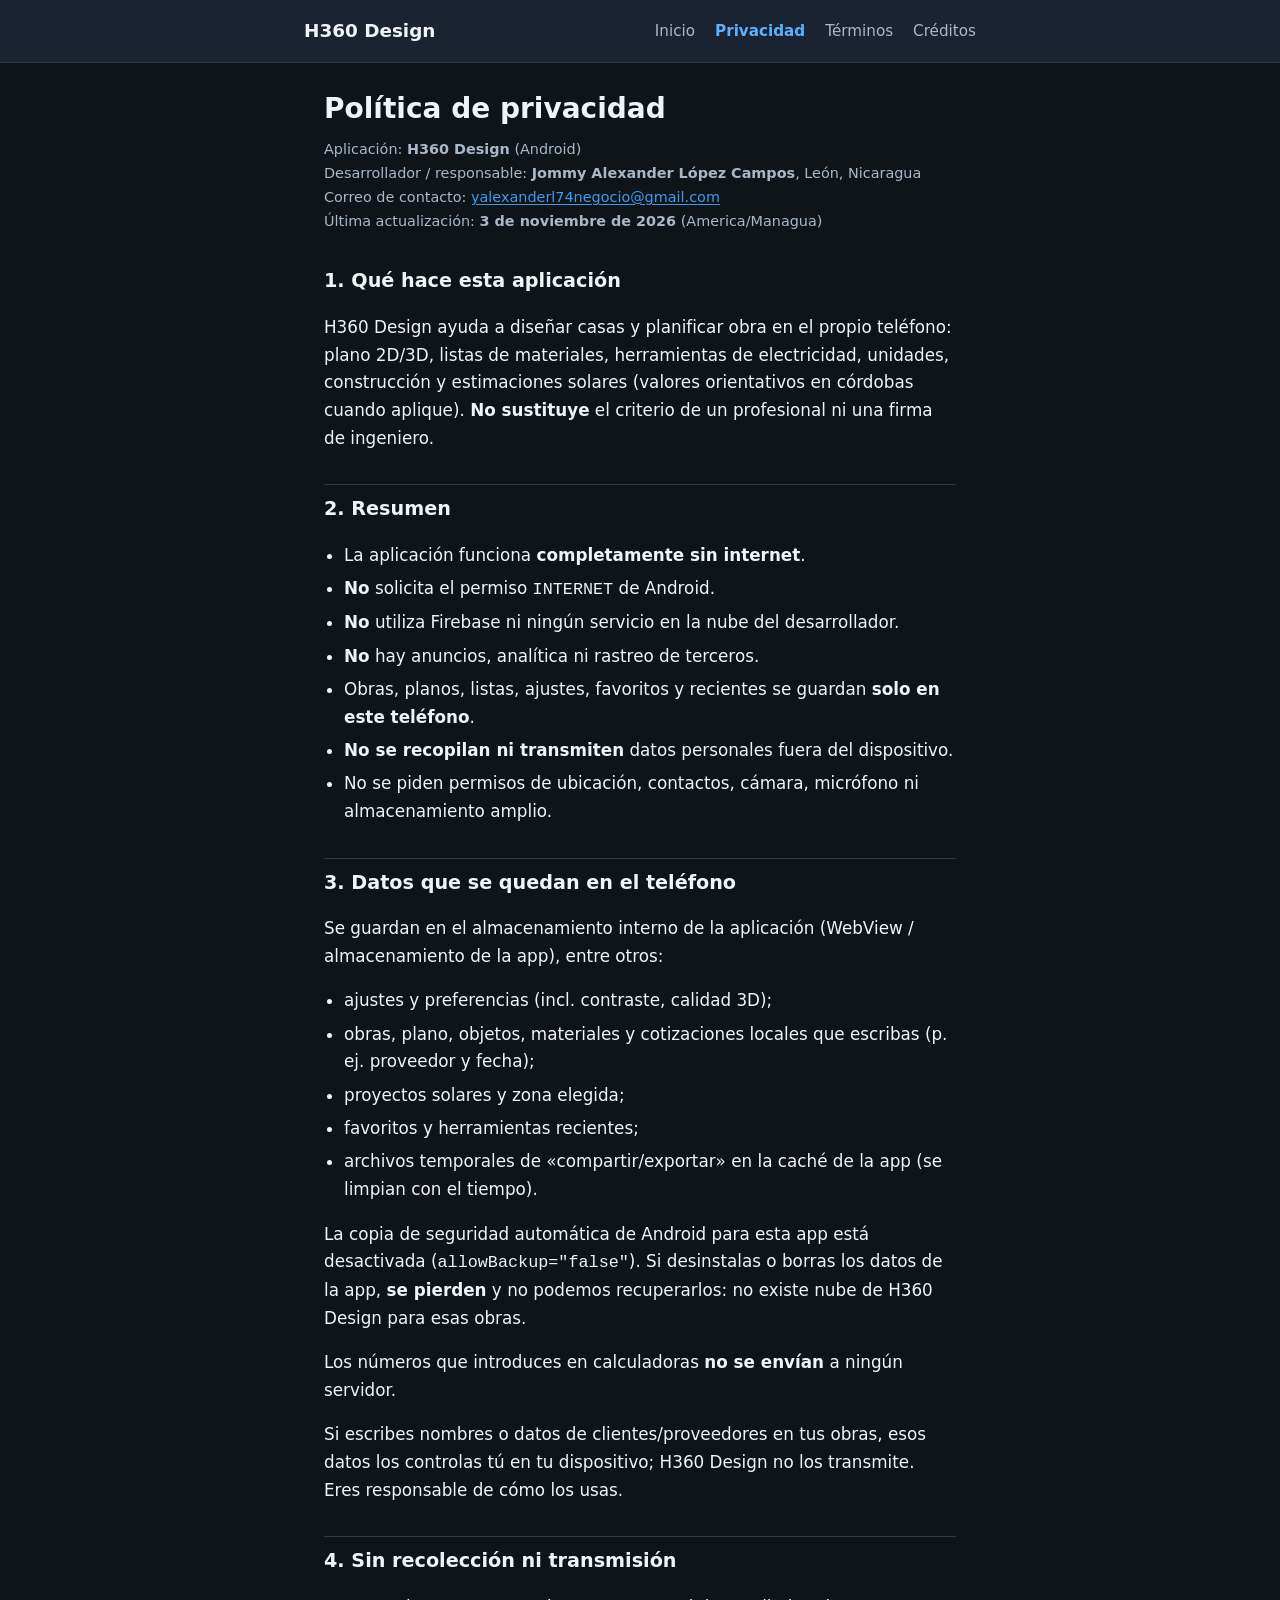
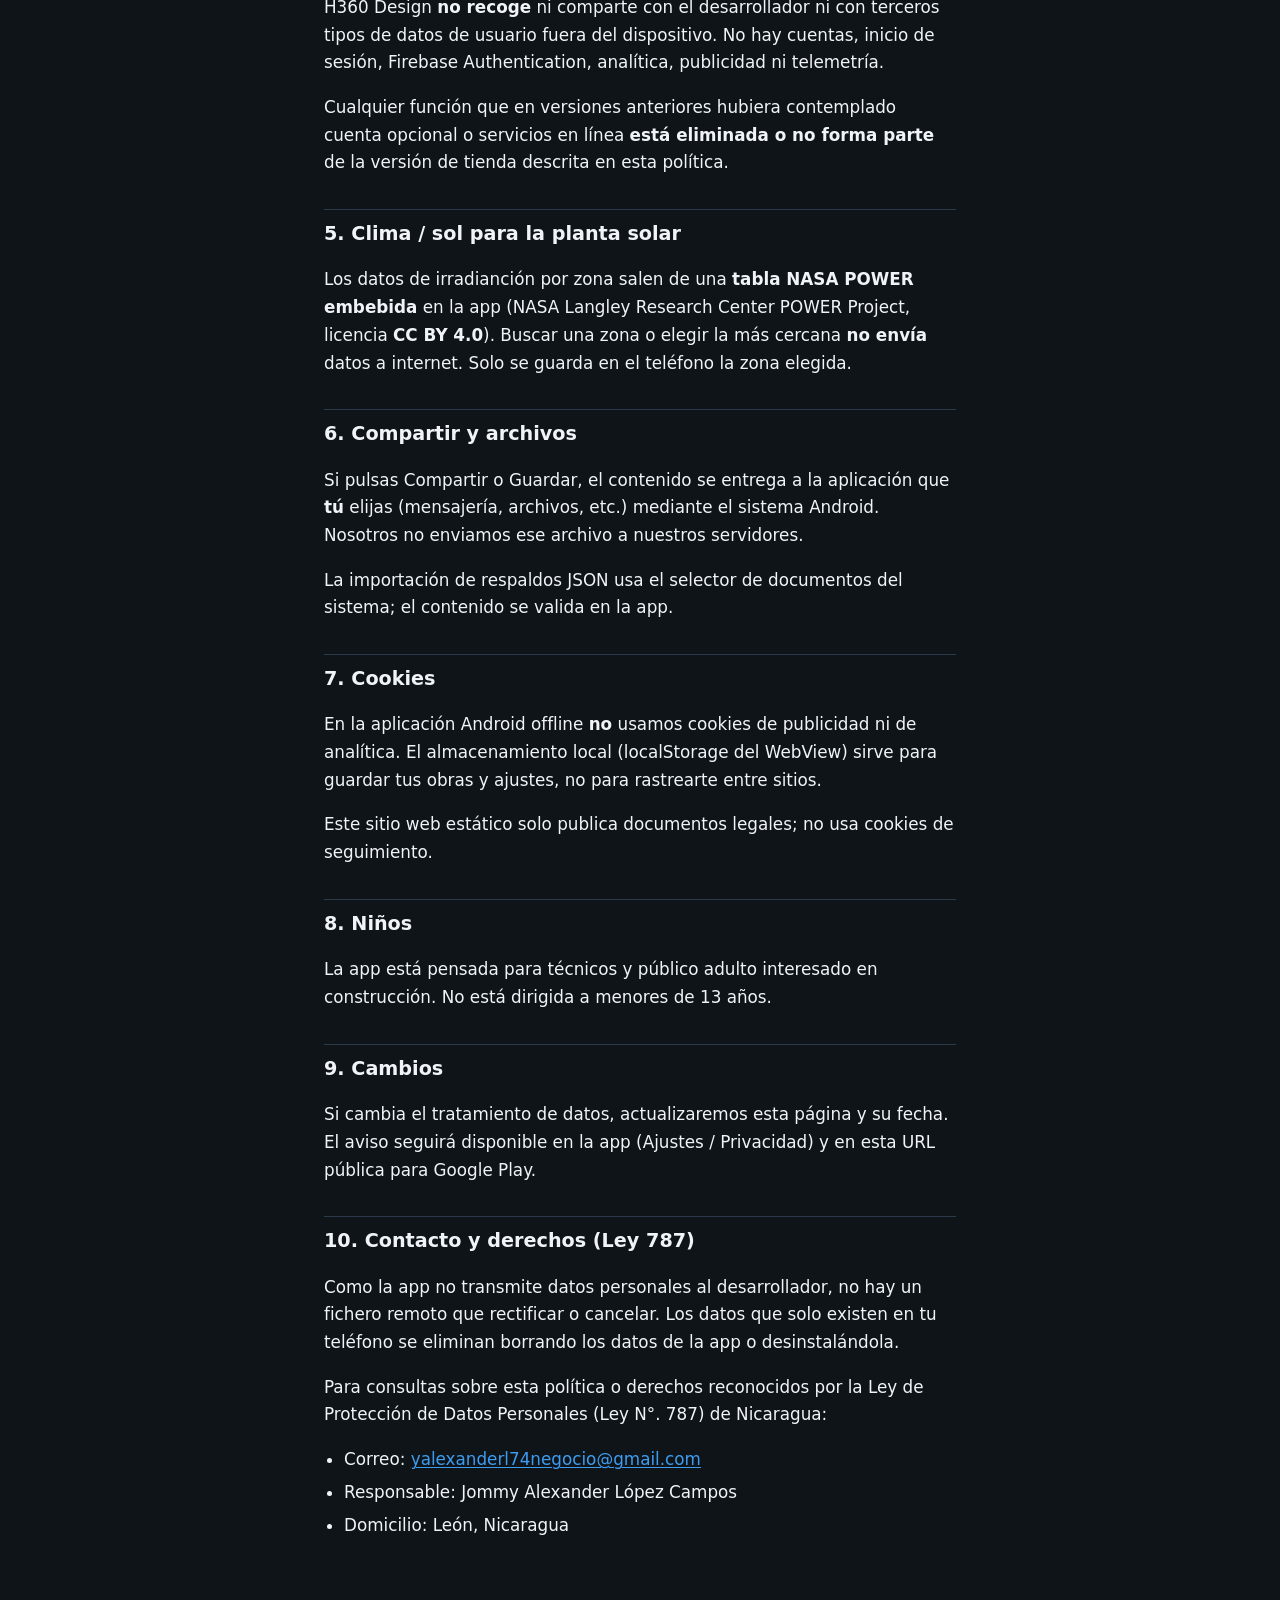
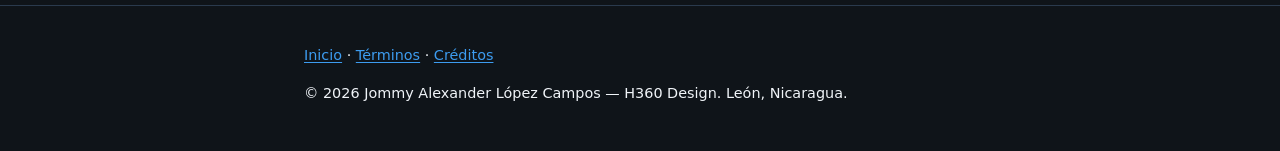
==== privacidad.html @ 86c831b9 "Sitio legal H360 Design: privacidad, términos y créditos (GitHub Pages)" ====
<!DOCTYPE html>
<html lang="es">
<head>
  <meta charset="utf-8">
  <meta name="viewport" content="width=device-width, initial-scale=1">
  <meta name="description" content="Política de privacidad de H360 Design. App offline sin recolección de datos.">
  <title>Política de privacidad — H360 Design</title>
  <link rel="stylesheet" href="styles.css">
</head>
<body>
  <header>
    <div class="header-inner">
      <a class="brand" href="index.html">H360 Design</a>
      <nav aria-label="Principal">
        <a href="index.html">Inicio</a>
        <a href="privacidad.html" aria-current="page">Privacidad</a>
        <a href="terminos.html">Términos</a>
        <a href="creditos.html">Créditos</a>
      </nav>
    </div>
  </header>
  <main>
    <h1>Política de privacidad</h1>
    <p class="meta">
      Aplicación: <strong>H360 Design</strong> (Android)<br>
      Desarrollador / responsable: <strong>Jommy Alexander López Campos</strong>, León, Nicaragua<br>
      Correo de contacto: <a href="mailto:yalexanderl74negocio@gmail.com">yalexanderl74negocio@gmail.com</a><br>
      Última actualización: <strong>3 de noviembre de 2026</strong> (America/Managua)
    </p>

    <h2>1. Qué hace esta aplicación</h2>
    <p>H360 Design ayuda a diseñar casas y planificar obra en el propio teléfono: plano 2D/3D, listas de materiales, herramientas de electricidad, unidades, construcción y estimaciones solares (valores orientativos en córdobas cuando aplique). <strong>No sustituye</strong> el criterio de un profesional ni una firma de ingeniero.</p>

    <h2>2. Resumen</h2>
    <ul>
      <li>La aplicación funciona <strong>completamente sin internet</strong>.</li>
      <li><strong>No</strong> solicita el permiso <code>INTERNET</code> de Android.</li>
      <li><strong>No</strong> utiliza Firebase ni ningún servicio en la nube del desarrollador.</li>
      <li><strong>No</strong> hay anuncios, analítica ni rastreo de terceros.</li>
      <li>Obras, planos, listas, ajustes, favoritos y recientes se guardan <strong>solo en este teléfono</strong>.</li>
      <li><strong>No se recopilan ni transmiten</strong> datos personales fuera del dispositivo.</li>
      <li>No se piden permisos de ubicación, contactos, cámara, micrófono ni almacenamiento amplio.</li>
    </ul>

    <h2>3. Datos que se quedan en el teléfono</h2>
    <p>Se guardan en el almacenamiento interno de la aplicación (WebView / almacenamiento de la app), entre otros:</p>
    <ul>
      <li>ajustes y preferencias (incl. contraste, calidad 3D);</li>
      <li>obras, plano, objetos, materiales y cotizaciones locales que escribas (p. ej. proveedor y fecha);</li>
      <li>proyectos solares y zona elegida;</li>
      <li>favoritos y herramientas recientes;</li>
      <li>archivos temporales de «compartir/exportar» en la caché de la app (se limpian con el tiempo).</li>
    </ul>
    <p>La copia de seguridad automática de Android para esta app está desactivada (<code>allowBackup="false"</code>). Si desinstalas o borras los datos de la app, <strong>se pierden</strong> y no podemos recuperarlos: no existe nube de H360 Design para esas obras.</p>
    <p>Los números que introduces en calculadoras <strong>no se envían</strong> a ningún servidor.</p>
    <p>Si escribes nombres o datos de clientes/proveedores en tus obras, esos datos los controlas tú en tu dispositivo; H360 Design no los transmite. Eres responsable de cómo los usas.</p>

    <h2>4. Sin recolección ni transmisión</h2>
    <p>H360 Design <strong>no recoge</strong> ni comparte con el desarrollador ni con terceros tipos de datos de usuario fuera del dispositivo. No hay cuentas, inicio de sesión, Firebase Authentication, analítica, publicidad ni telemetría.</p>
    <p>Cualquier función que en versiones anteriores hubiera contemplado cuenta opcional o servicios en línea <strong>está eliminada o no forma parte</strong> de la versión de tienda descrita en esta política.</p>

    <h2>5. Clima / sol para la planta solar</h2>
    <p>Los datos de irradianción por zona salen de una <strong>tabla NASA POWER embebida</strong> en la app (NASA Langley Research Center POWER Project, licencia <strong>CC BY 4.0</strong>). Buscar una zona o elegir la más cercana <strong>no envía</strong> datos a internet. Solo se guarda en el teléfono la zona elegida.</p>

    <h2>6. Compartir y archivos</h2>
    <p>Si pulsas Compartir o Guardar, el contenido se entrega a la aplicación que <strong>tú</strong> elijas (mensajería, archivos, etc.) mediante el sistema Android. Nosotros no enviamos ese archivo a nuestros servidores.</p>
    <p>La importación de respaldos JSON usa el selector de documentos del sistema; el contenido se valida en la app.</p>

    <h2>7. Cookies</h2>
    <p>En la aplicación Android offline <strong>no</strong> usamos cookies de publicidad ni de analítica. El almacenamiento local (localStorage del WebView) sirve para guardar tus obras y ajustes, no para rastrearte entre sitios.</p>
    <p>Este sitio web estático solo publica documentos legales; no usa cookies de seguimiento.</p>

    <h2>8. Niños</h2>
    <p>La app está pensada para técnicos y público adulto interesado en construcción. No está dirigida a menores de 13 años.</p>

    <h2>9. Cambios</h2>
    <p>Si cambia el tratamiento de datos, actualizaremos esta página y su fecha. El aviso seguirá disponible en la app (Ajustes / Privacidad) y en esta URL pública para Google Play.</p>

    <h2>10. Contacto y derechos (Ley 787)</h2>
    <p>Como la app no transmite datos personales al desarrollador, no hay un fichero remoto que rectificar o cancelar. Los datos que solo existen en tu teléfono se eliminan borrando los datos de la app o desinstalándola.</p>
    <p>Para consultas sobre esta política o derechos reconocidos por la Ley de Protección de Datos Personales (Ley N°. 787) de Nicaragua:</p>
    <ul>
      <li>Correo: <a href="mailto:yalexanderl74negocio@gmail.com">yalexanderl74negocio@gmail.com</a></li>
      <li>Responsable: Jommy Alexander López Campos</li>
      <li>Domicilio: León, Nicaragua</li>
    </ul>
  </main>
  <footer>
    <div class="footer-inner">
      <p><a href="index.html">Inicio</a> · <a href="terminos.html">Términos</a> · <a href="creditos.html">Créditos</a></p>
      <p>© 2026 Jommy Alexander López Campos — H360 Design. León, Nicaragua.</p>
    </div>
  </footer>
</body>
</html>
---- styles.css ----
:root {
  --bg: #0f1419;
  --surface: #1a2332;
  --text: #f0f4f8;
  --muted: #a8b8c8;
  --accent: #3d9cf0;
  --accent-hover: #5eb0ff;
  --border: #2a3a4d;
  --ok: #3ecf8e;
  --max: 42rem;
}
* { box-sizing: border-box; }
html { scroll-behavior: smooth; }
body {
  margin: 0;
  font-family: system-ui, -apple-system, "Segoe UI", Roboto, Ubuntu, sans-serif;
  background: var(--bg);
  color: var(--text);
  line-height: 1.65;
  font-size: 1.05rem;
}
a { color: var(--accent); text-decoration-thickness: 1px; text-underline-offset: 2px; }
a:hover, a:focus-visible { color: var(--accent-hover); }
header {
  background: var(--surface);
  border-bottom: 1px solid var(--border);
  padding: 1rem 1.25rem;
  position: sticky;
  top: 0;
  z-index: 10;
}
.header-inner, main, footer .footer-inner {
  max-width: var(--max);
  margin: 0 auto;
}
.brand {
  font-weight: 700;
  font-size: 1.15rem;
  color: var(--text);
  text-decoration: none;
}
.brand:hover { color: var(--accent-hover); }
nav {
  display: flex;
  flex-wrap: wrap;
  gap: 0.75rem 1.25rem;
  margin-top: 0.65rem;
}
nav a {
  color: var(--muted);
  text-decoration: none;
  font-size: 0.95rem;
}
nav a:hover, nav a[aria-current="page"] {
  color: var(--accent-hover);
}
nav a[aria-current="page"] { font-weight: 600; }
main { padding: 1.75rem 1.25rem 3rem; }
h1 { font-size: 1.75rem; line-height: 1.25; margin: 0 0 0.75rem; }
h2 {
  font-size: 1.2rem;
  margin: 2rem 0 0.65rem;
  padding-top: 0.5rem;
  border-top: 1px solid var(--border);
}
h2:first-of-type { border-top: none; padding-top: 0; }
p, li { color: var(--text); }
.lead { color: var(--muted); font-size: 1.05rem; }
.meta {
  color: var(--muted);
  font-size: 0.9rem;
  margin: 0.5rem 0 1.25rem;
}
.card {
  background: var(--surface);
  border: 1px solid var(--border);
  border-radius: 10px;
  padding: 1.1rem 1.2rem;
  margin: 1rem 0;
}
.card h2 { margin-top: 0; border: none; padding: 0; font-size: 1.1rem; }
.badge {
  display: inline-block;
  background: #143528;
  color: var(--ok);
  border: 1px solid #1f5a40;
  border-radius: 999px;
  padding: 0.2rem 0.7rem;
  font-size: 0.85rem;
  font-weight: 600;
  margin-right: 0.35rem;
  margin-bottom: 0.35rem;
}
ul { padding-left: 1.25rem; }
li { margin: 0.35rem 0; }
table {
  width: 100%;
  border-collapse: collapse;
  font-size: 0.95rem;
  margin: 1rem 0;
}
th, td {
  border: 1px solid var(--border);
  padding: 0.55rem 0.65rem;
  text-align: left;
  vertical-align: top;
}
th { background: var(--surface); color: var(--muted); font-weight: 600; }
footer {
  border-top: 1px solid var(--border);
  padding: 1.5rem 1.25rem 2rem;
  color: var(--muted);
  font-size: 0.9rem;
}
.links { display: grid; gap: 0.75rem; margin: 1.25rem 0; }
.links a {
  display: block;
  background: var(--surface);
  border: 1px solid var(--border);
  border-radius: 10px;
  padding: 0.9rem 1.1rem;
  text-decoration: none;
  color: var(--text);
}
.links a:hover {
  border-color: var(--accent);
  color: var(--accent-hover);
}
.links a strong { display: block; color: var(--accent-hover); margin-bottom: 0.2rem; }
.links a span { color: var(--muted); font-size: 0.9rem; }
@media (min-width: 640px) {
  nav { margin-top: 0; }
  .header-inner {
    display: flex;
    align-items: center;
    justify-content: space-between;
    gap: 1rem;
  }
}
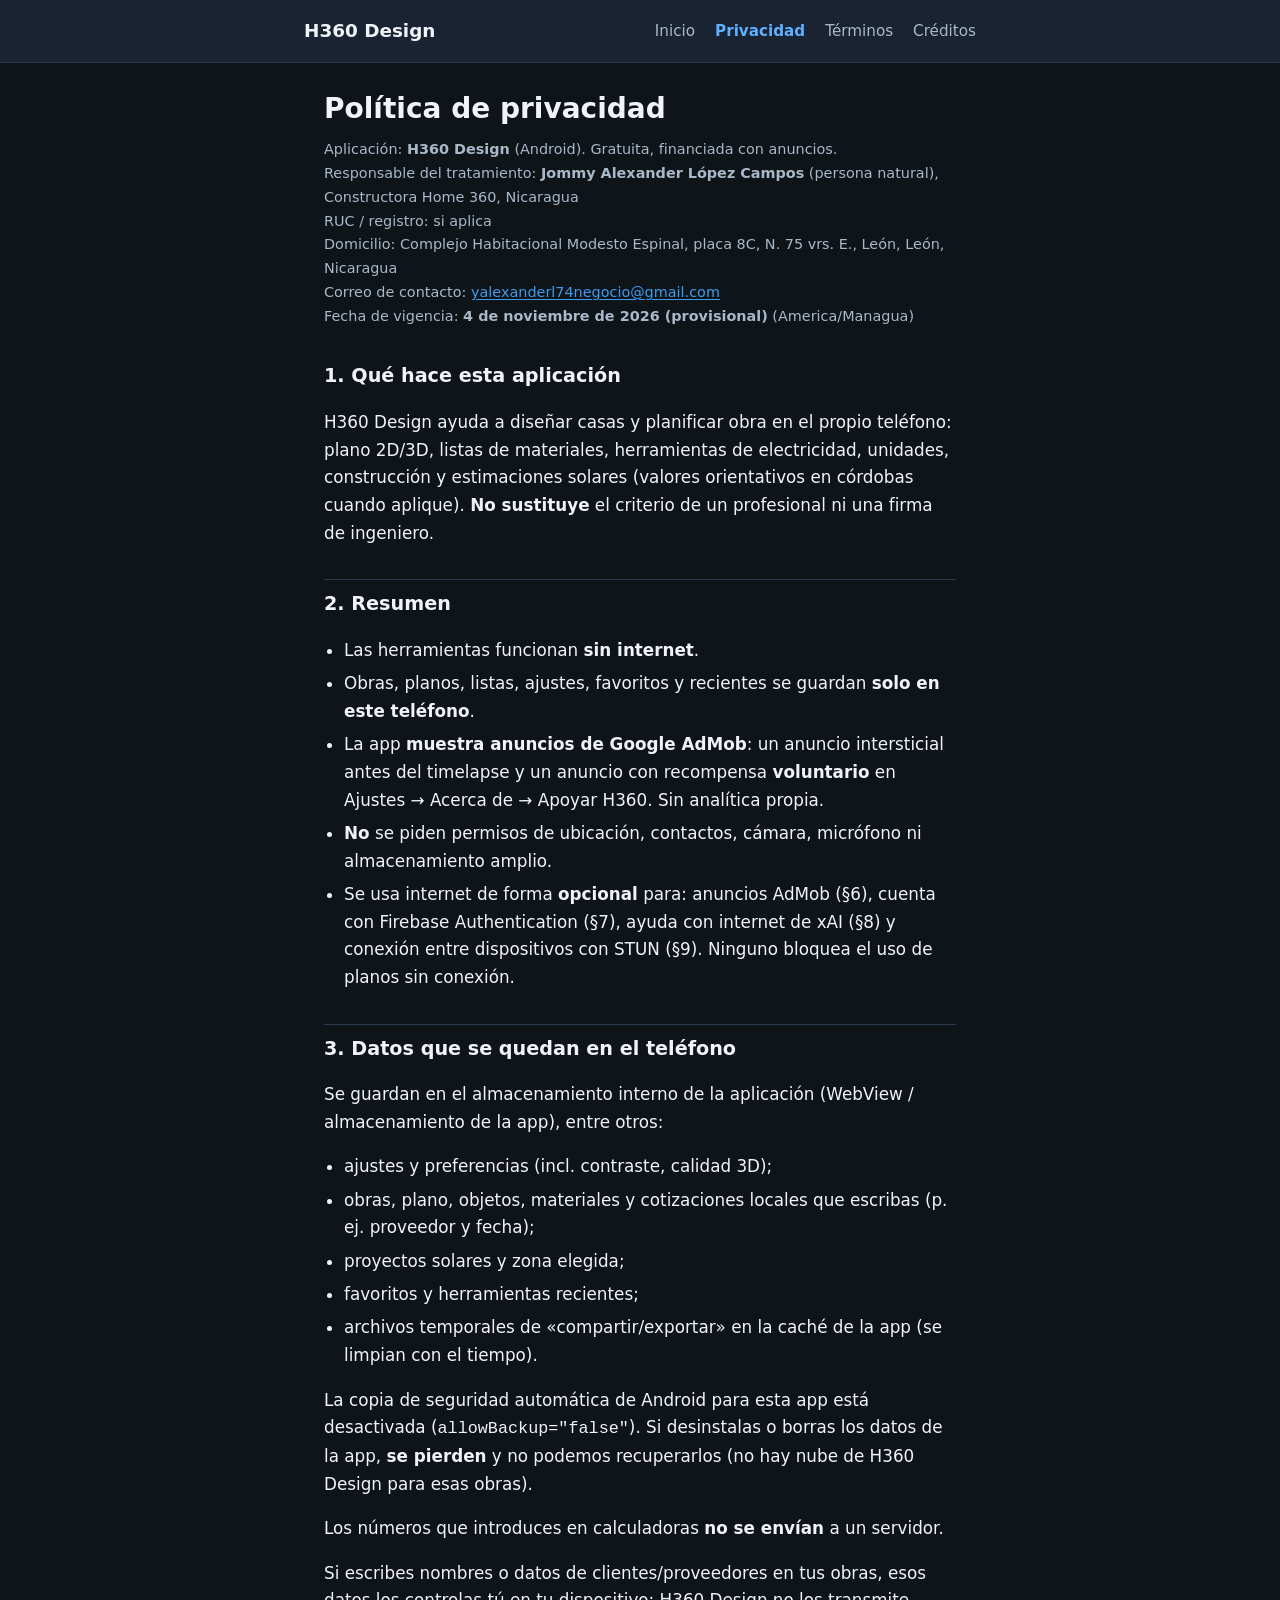
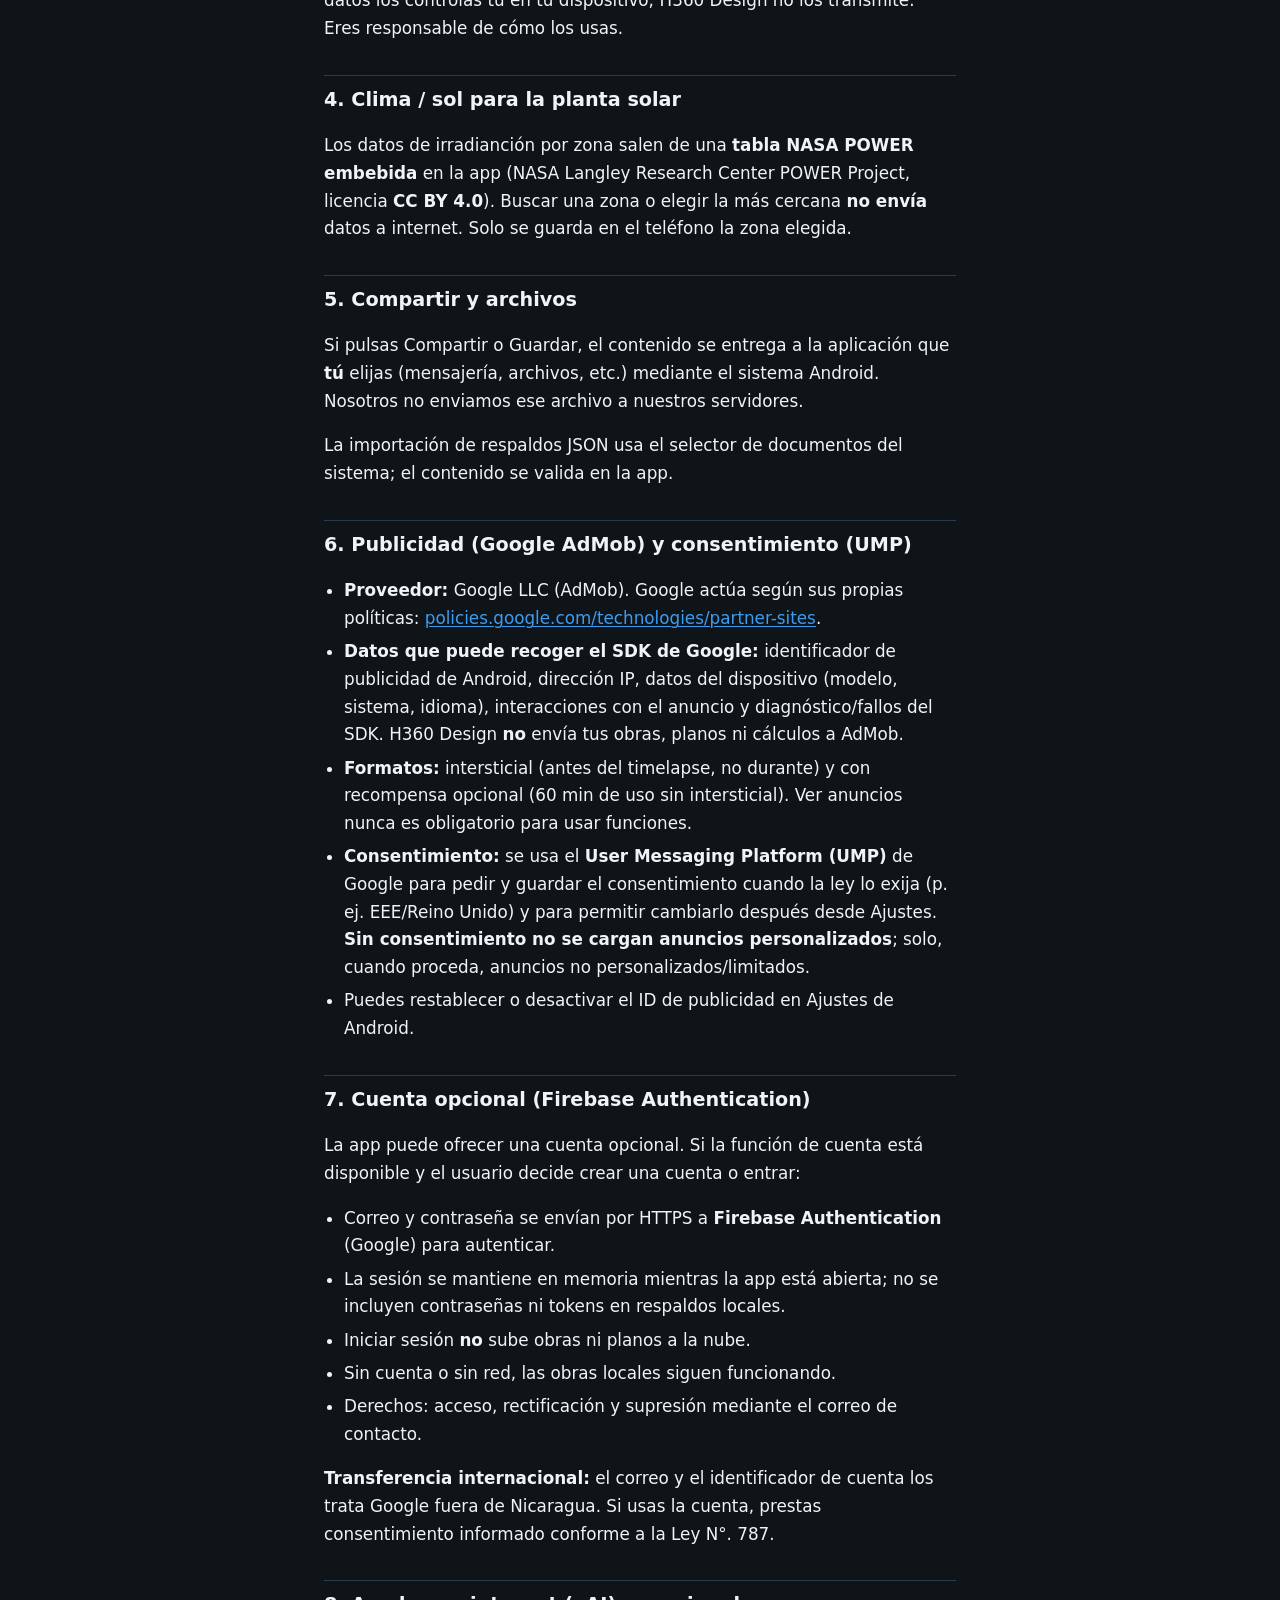
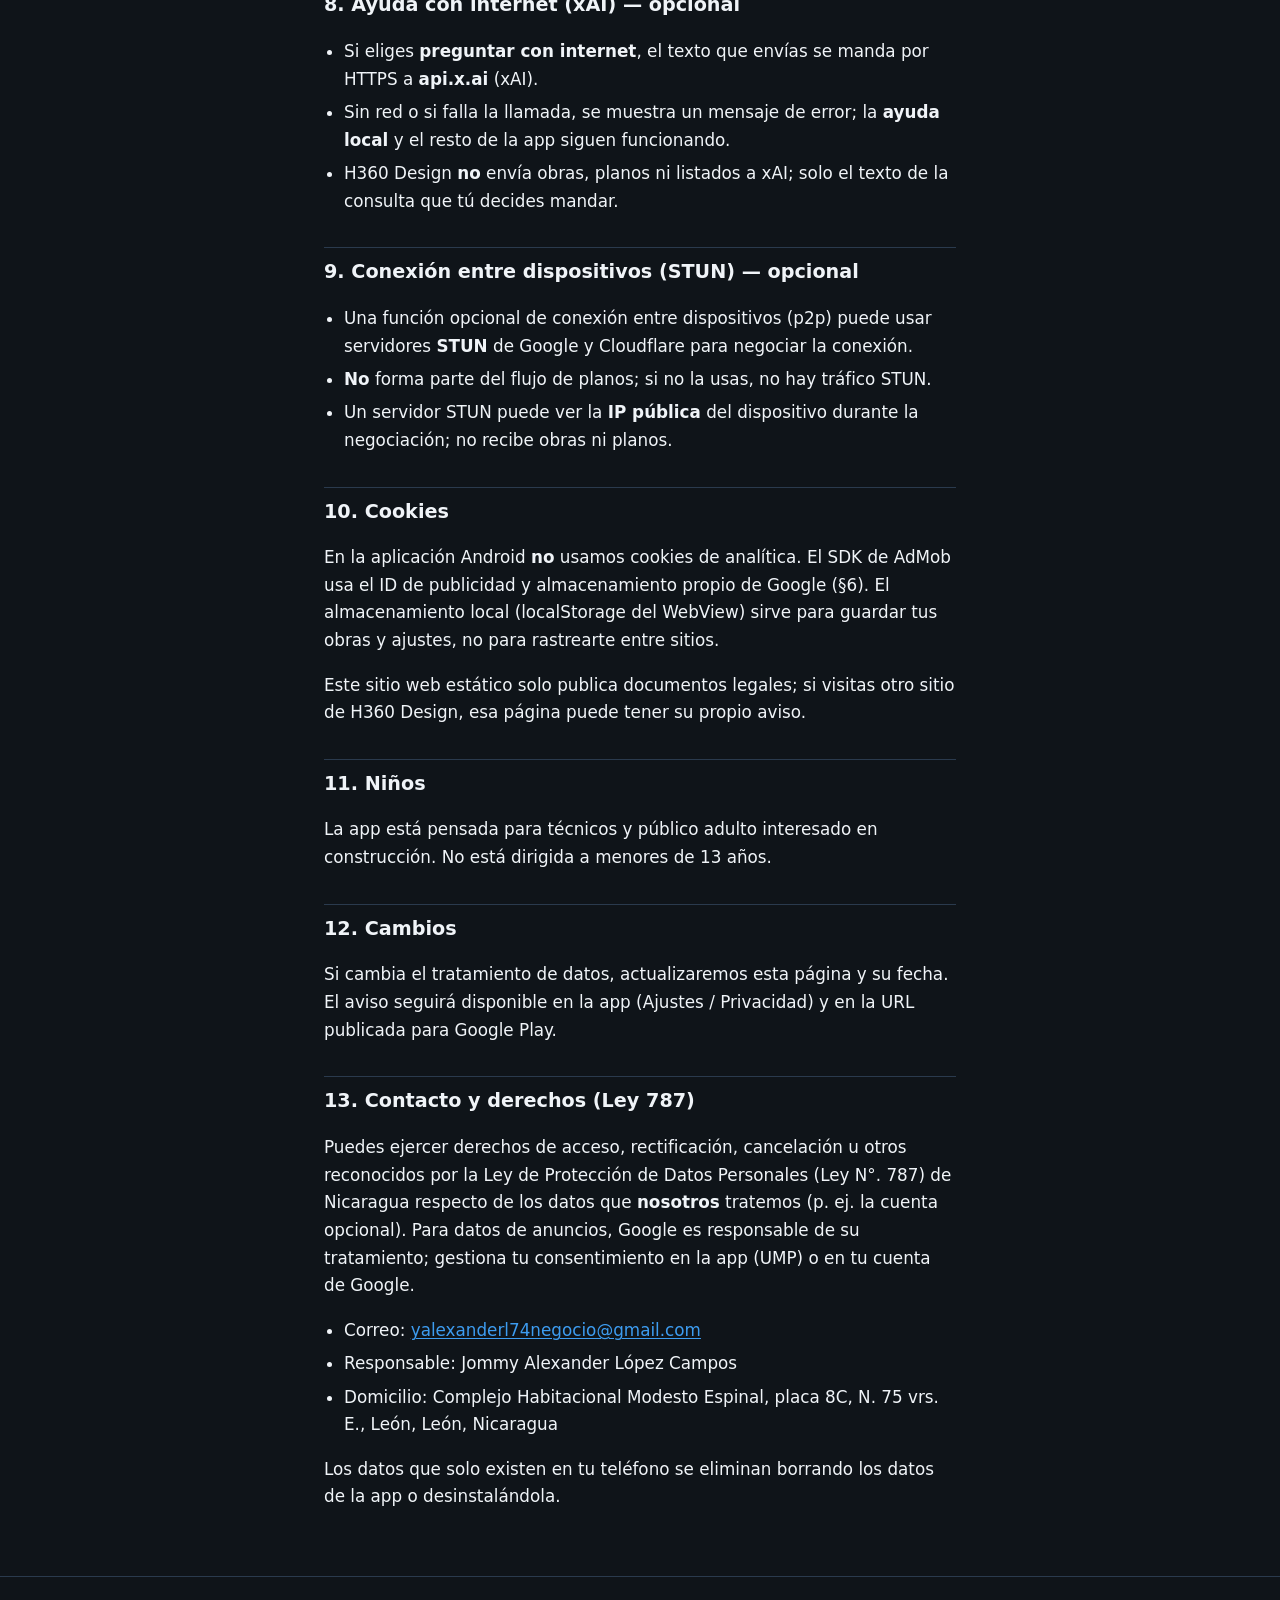
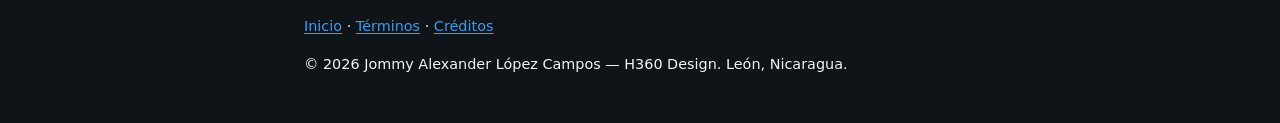
==== commit 640dd1fb: "Actualizar privacidad y términos para 0.7.36 (AdMob/UMP, Firebase opcional, xAI, STUN, responsable)" ====
--- a/privacidad.html
+++ b/privacidad.html
@@ -3,7 +3,7 @@
 <head>
   <meta charset="utf-8">
   <meta name="viewport" content="width=device-width, initial-scale=1">
-  <meta name="description" content="Política de privacidad de H360 Design. App offline sin recolección de datos.">
+  <meta name="description" content="Política de privacidad de H360 Design: datos locales, anuncios AdMob y servicios en línea opcionales.">
   <title>Política de privacidad — H360 Design</title>
   <link rel="stylesheet" href="styles.css">
 </head>
@@ -22,10 +22,12 @@
   <main>
     <h1>Política de privacidad</h1>
     <p class="meta">
-      Aplicación: <strong>H360 Design</strong> (Android)<br>
-      Desarrollador / responsable: <strong>Jommy Alexander López Campos</strong>, León, Nicaragua<br>
+      Aplicación: <strong>H360 Design</strong> (Android). Gratuita, financiada con anuncios.<br>
+      Responsable del tratamiento: <strong>Jommy Alexander López Campos</strong> (persona natural), Constructora Home 360, Nicaragua<br>
+      RUC / registro: si aplica<br>
+      Domicilio: Complejo Habitacional Modesto Espinal, placa 8C, N. 75 vrs. E., León, León, Nicaragua<br>
       Correo de contacto: <a href="mailto:yalexanderl74negocio@gmail.com">yalexanderl74negocio@gmail.com</a><br>
-      Última actualización: <strong>3 de noviembre de 2026</strong> (America/Managua)
+      Fecha de vigencia: <strong>4 de noviembre de 2026 (provisional)</strong> (America/Managua)
     </p>
 
     <h2>1. Qué hace esta aplicación</h2>
@@ -33,13 +35,11 @@
 
     <h2>2. Resumen</h2>
     <ul>
-      <li>La aplicación funciona <strong>completamente sin internet</strong>.</li>
-      <li><strong>No</strong> solicita el permiso <code>INTERNET</code> de Android.</li>
-      <li><strong>No</strong> utiliza Firebase ni ningún servicio en la nube del desarrollador.</li>
-      <li><strong>No</strong> hay anuncios, analítica ni rastreo de terceros.</li>
+      <li>Las herramientas funcionan <strong>sin internet</strong>.</li>
       <li>Obras, planos, listas, ajustes, favoritos y recientes se guardan <strong>solo en este teléfono</strong>.</li>
-      <li><strong>No se recopilan ni transmiten</strong> datos personales fuera del dispositivo.</li>
-      <li>No se piden permisos de ubicación, contactos, cámara, micrófono ni almacenamiento amplio.</li>
+      <li>La app <strong>muestra anuncios de Google AdMob</strong>: un anuncio intersticial antes del timelapse y un anuncio con recompensa <strong>voluntario</strong> en Ajustes → Acerca de → Apoyar H360. Sin analítica propia.</li>
+      <li><strong>No</strong> se piden permisos de ubicación, contactos, cámara, micrófono ni almacenamiento amplio.</li>
+      <li>Se usa internet de forma <strong>opcional</strong> para: anuncios AdMob (§6), cuenta con Firebase Authentication (§7), ayuda con internet de xAI (§8) y conexión entre dispositivos con STUN (§9). Ninguno bloquea el uso de planos sin conexión.</li>
     </ul>
 
     <h2>3. Datos que se quedan en el teléfono</h2>
@@ -51,39 +51,69 @@
       <li>favoritos y herramientas recientes;</li>
       <li>archivos temporales de «compartir/exportar» en la caché de la app (se limpian con el tiempo).</li>
     </ul>
-    <p>La copia de seguridad automática de Android para esta app está desactivada (<code>allowBackup="false"</code>). Si desinstalas o borras los datos de la app, <strong>se pierden</strong> y no podemos recuperarlos: no existe nube de H360 Design para esas obras.</p>
-    <p>Los números que introduces en calculadoras <strong>no se envían</strong> a ningún servidor.</p>
+    <p>La copia de seguridad automática de Android para esta app está desactivada (<code>allowBackup="false"</code>). Si desinstalas o borras los datos de la app, <strong>se pierden</strong> y no podemos recuperarlos (no hay nube de H360 Design para esas obras).</p>
+    <p>Los números que introduces en calculadoras <strong>no se envían</strong> a un servidor.</p>
     <p>Si escribes nombres o datos de clientes/proveedores en tus obras, esos datos los controlas tú en tu dispositivo; H360 Design no los transmite. Eres responsable de cómo los usas.</p>
 
-    <h2>4. Sin recolección ni transmisión</h2>
-    <p>H360 Design <strong>no recoge</strong> ni comparte con el desarrollador ni con terceros tipos de datos de usuario fuera del dispositivo. No hay cuentas, inicio de sesión, Firebase Authentication, analítica, publicidad ni telemetría.</p>
-    <p>Cualquier función que en versiones anteriores hubiera contemplado cuenta opcional o servicios en línea <strong>está eliminada o no forma parte</strong> de la versión de tienda descrita en esta política.</p>
-
-    <h2>5. Clima / sol para la planta solar</h2>
+    <h2>4. Clima / sol para la planta solar</h2>
     <p>Los datos de irradianción por zona salen de una <strong>tabla NASA POWER embebida</strong> en la app (NASA Langley Research Center POWER Project, licencia <strong>CC BY 4.0</strong>). Buscar una zona o elegir la más cercana <strong>no envía</strong> datos a internet. Solo se guarda en el teléfono la zona elegida.</p>
 
-    <h2>6. Compartir y archivos</h2>
+    <h2>5. Compartir y archivos</h2>
     <p>Si pulsas Compartir o Guardar, el contenido se entrega a la aplicación que <strong>tú</strong> elijas (mensajería, archivos, etc.) mediante el sistema Android. Nosotros no enviamos ese archivo a nuestros servidores.</p>
     <p>La importación de respaldos JSON usa el selector de documentos del sistema; el contenido se valida en la app.</p>
 
-    <h2>7. Cookies</h2>
-    <p>En la aplicación Android offline <strong>no</strong> usamos cookies de publicidad ni de analítica. El almacenamiento local (localStorage del WebView) sirve para guardar tus obras y ajustes, no para rastrearte entre sitios.</p>
-    <p>Este sitio web estático solo publica documentos legales; no usa cookies de seguimiento.</p>
+    <h2>6. Publicidad (Google AdMob) y consentimiento (UMP)</h2>
+    <ul>
+      <li><strong>Proveedor:</strong> Google LLC (AdMob). Google actúa según sus propias políticas: <a href="https://policies.google.com/technologies/partner-sites" rel="noopener noreferrer" target="_blank">policies.google.com/technologies/partner-sites</a>.</li>
+      <li><strong>Datos que puede recoger el SDK de Google:</strong> identificador de publicidad de Android, dirección IP, datos del dispositivo (modelo, sistema, idioma), interacciones con el anuncio y diagnóstico/fallos del SDK. H360 Design <strong>no</strong> envía tus obras, planos ni cálculos a AdMob.</li>
+      <li><strong>Formatos:</strong> intersticial (antes del timelapse, no durante) y con recompensa opcional (60 min de uso sin intersticial). Ver anuncios nunca es obligatorio para usar funciones.</li>
+      <li><strong>Consentimiento:</strong> se usa el <strong>User Messaging Platform (UMP)</strong> de Google para pedir y guardar el consentimiento cuando la ley lo exija (p. ej. EEE/Reino Unido) y para permitir cambiarlo después desde Ajustes. <strong>Sin consentimiento no se cargan anuncios personalizados</strong>; solo, cuando proceda, anuncios no personalizados/limitados.</li>
+      <li>Puedes restablecer o desactivar el ID de publicidad en Ajustes de Android.</li>
+    </ul>
 
-    <h2>8. Niños</h2>
+    <h2>7. Cuenta opcional (Firebase Authentication)</h2>
+    <p>La app puede ofrecer una cuenta opcional. Si la función de cuenta está disponible y el usuario decide crear una cuenta o entrar:</p>
+    <ul>
+      <li>Correo y contraseña se envían por HTTPS a <strong>Firebase Authentication</strong> (Google) para autenticar.</li>
+      <li>La sesión se mantiene en memoria mientras la app está abierta; no se incluyen contraseñas ni tokens en respaldos locales.</li>
+      <li>Iniciar sesión <strong>no</strong> sube obras ni planos a la nube.</li>
+      <li>Sin cuenta o sin red, las obras locales siguen funcionando.</li>
+      <li>Derechos: acceso, rectificación y supresión mediante el correo de contacto.</li>
+    </ul>
+    <p><strong>Transferencia internacional:</strong> el correo y el identificador de cuenta los trata Google fuera de Nicaragua. Si usas la cuenta, prestas consentimiento informado conforme a la Ley N°. 787.</p>
+
+    <h2>8. Ayuda con internet (xAI) — opcional</h2>
+    <ul>
+      <li>Si eliges <strong>preguntar con internet</strong>, el texto que envías se manda por HTTPS a <strong>api.x.ai</strong> (xAI).</li>
+      <li>Sin red o si falla la llamada, se muestra un mensaje de error; la <strong>ayuda local</strong> y el resto de la app siguen funcionando.</li>
+      <li>H360 Design <strong>no</strong> envía obras, planos ni listados a xAI; solo el texto de la consulta que tú decides mandar.</li>
+    </ul>
+
+    <h2>9. Conexión entre dispositivos (STUN) — opcional</h2>
+    <ul>
+      <li>Una función opcional de conexión entre dispositivos (p2p) puede usar servidores <strong>STUN</strong> de Google y Cloudflare para negociar la conexión.</li>
+      <li><strong>No</strong> forma parte del flujo de planos; si no la usas, no hay tráfico STUN.</li>
+      <li>Un servidor STUN puede ver la <strong>IP pública</strong> del dispositivo durante la negociación; no recibe obras ni planos.</li>
+    </ul>
+
+    <h2>10. Cookies</h2>
+    <p>En la aplicación Android <strong>no</strong> usamos cookies de analítica. El SDK de AdMob usa el ID de publicidad y almacenamiento propio de Google (§6). El almacenamiento local (localStorage del WebView) sirve para guardar tus obras y ajustes, no para rastrearte entre sitios.</p>
+    <p>Este sitio web estático solo publica documentos legales; si visitas otro sitio de H360 Design, esa página puede tener su propio aviso.</p>
+
+    <h2>11. Niños</h2>
     <p>La app está pensada para técnicos y público adulto interesado en construcción. No está dirigida a menores de 13 años.</p>
 
-    <h2>9. Cambios</h2>
-    <p>Si cambia el tratamiento de datos, actualizaremos esta página y su fecha. El aviso seguirá disponible en la app (Ajustes / Privacidad) y en esta URL pública para Google Play.</p>
+    <h2>12. Cambios</h2>
+    <p>Si cambia el tratamiento de datos, actualizaremos esta página y su fecha. El aviso seguirá disponible en la app (Ajustes / Privacidad) y en la URL publicada para Google Play.</p>
 
-    <h2>10. Contacto y derechos (Ley 787)</h2>
-    <p>Como la app no transmite datos personales al desarrollador, no hay un fichero remoto que rectificar o cancelar. Los datos que solo existen en tu teléfono se eliminan borrando los datos de la app o desinstalándola.</p>
-    <p>Para consultas sobre esta política o derechos reconocidos por la Ley de Protección de Datos Personales (Ley N°. 787) de Nicaragua:</p>
+    <h2>13. Contacto y derechos (Ley 787)</h2>
+    <p>Puedes ejercer derechos de acceso, rectificación, cancelación u otros reconocidos por la Ley de Protección de Datos Personales (Ley N°. 787) de Nicaragua respecto de los datos que <strong>nosotros</strong> tratemos (p. ej. la cuenta opcional). Para datos de anuncios, Google es responsable de su tratamiento; gestiona tu consentimiento en la app (UMP) o en tu cuenta de Google.</p>
     <ul>
       <li>Correo: <a href="mailto:yalexanderl74negocio@gmail.com">yalexanderl74negocio@gmail.com</a></li>
       <li>Responsable: Jommy Alexander López Campos</li>
-      <li>Domicilio: León, Nicaragua</li>
+      <li>Domicilio: Complejo Habitacional Modesto Espinal, placa 8C, N. 75 vrs. E., León, León, Nicaragua</li>
     </ul>
+    <p>Los datos que solo existen en tu teléfono se eliminan borrando los datos de la app o desinstalándola.</p>
   </main>
   <footer>
     <div class="footer-inner">
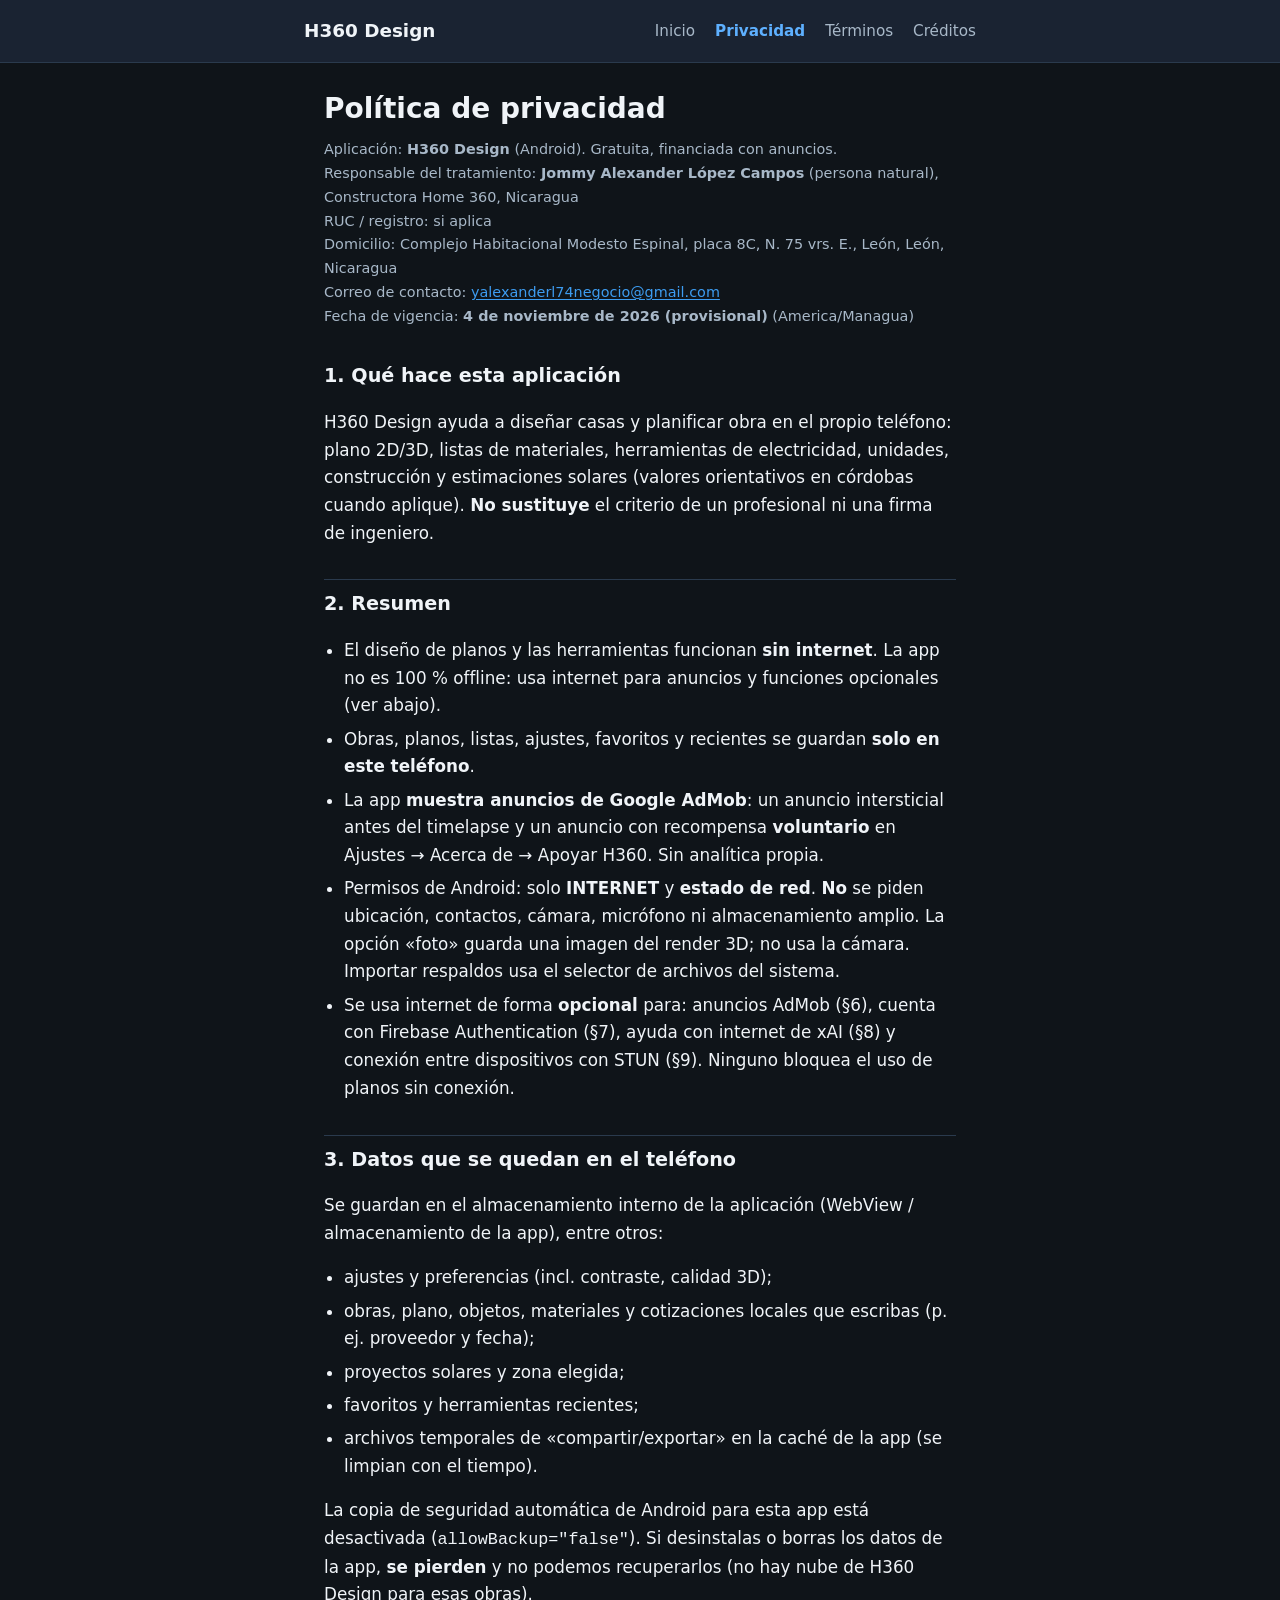
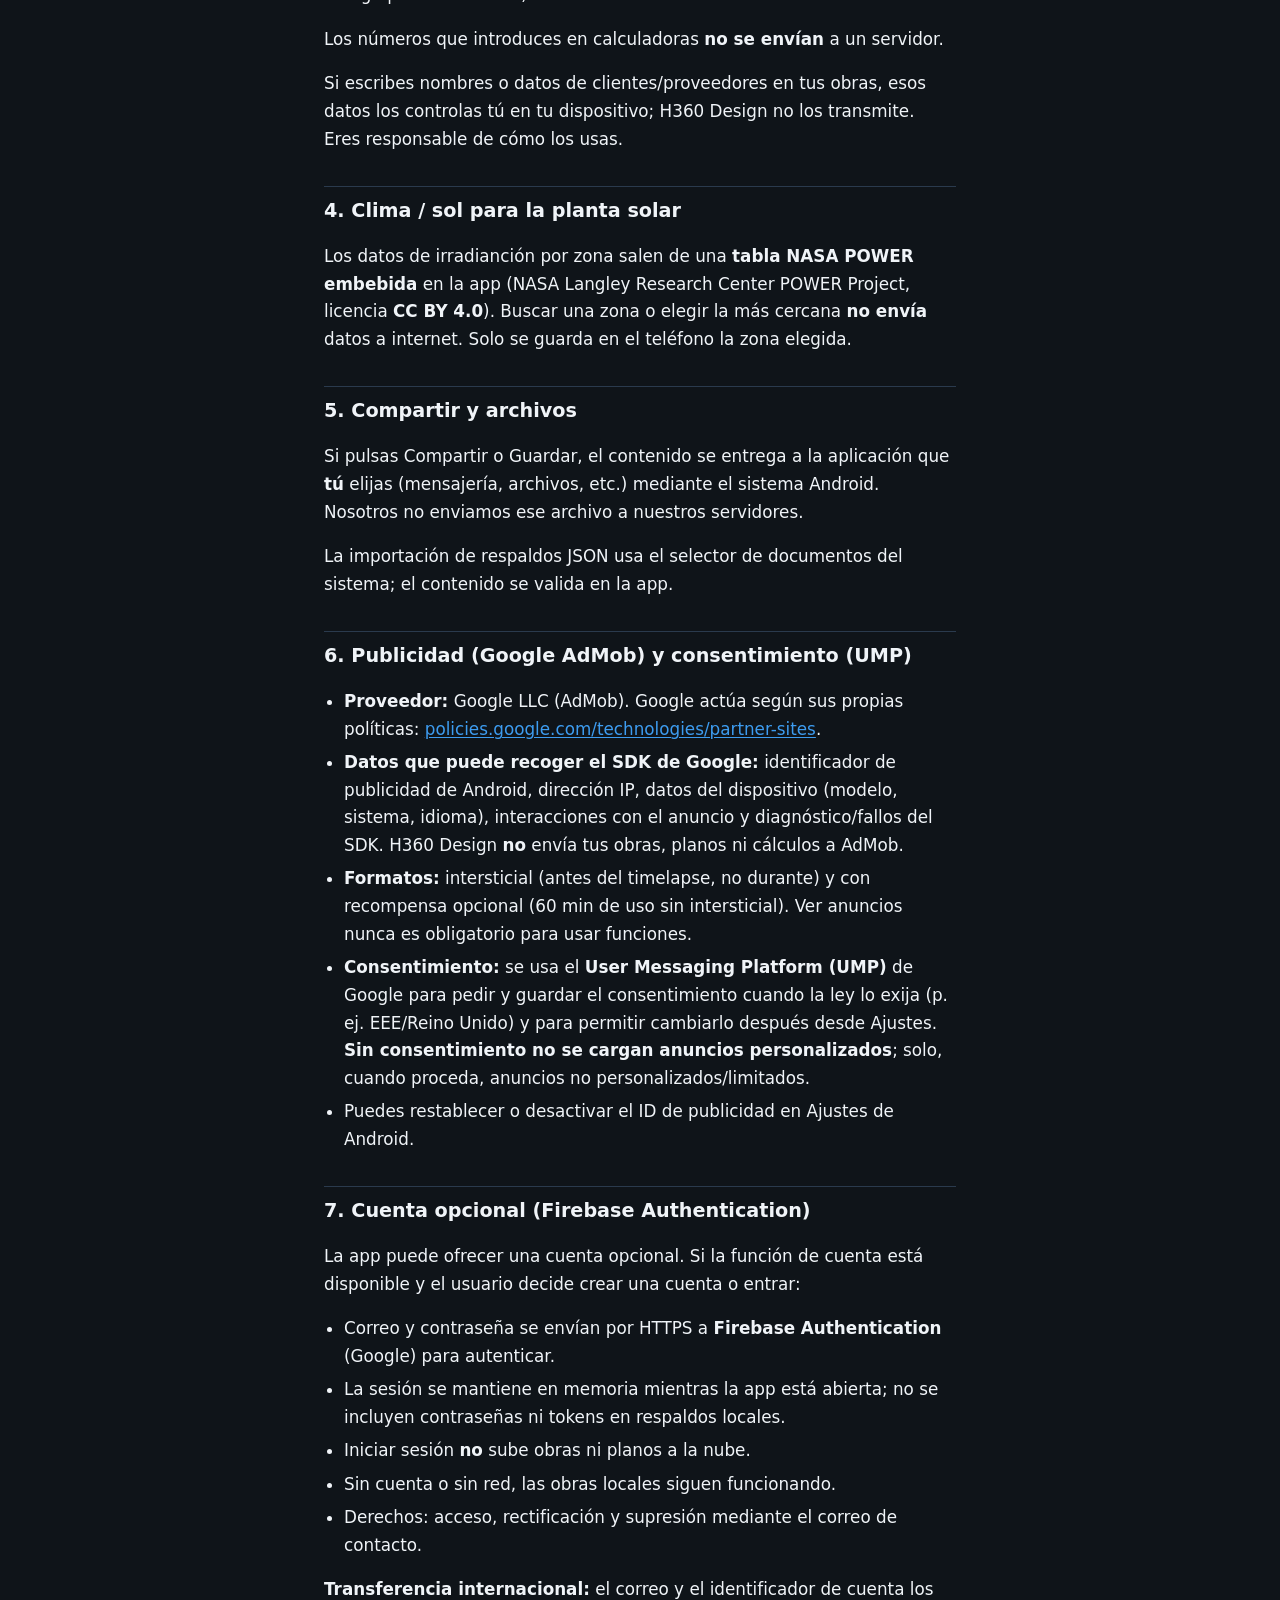
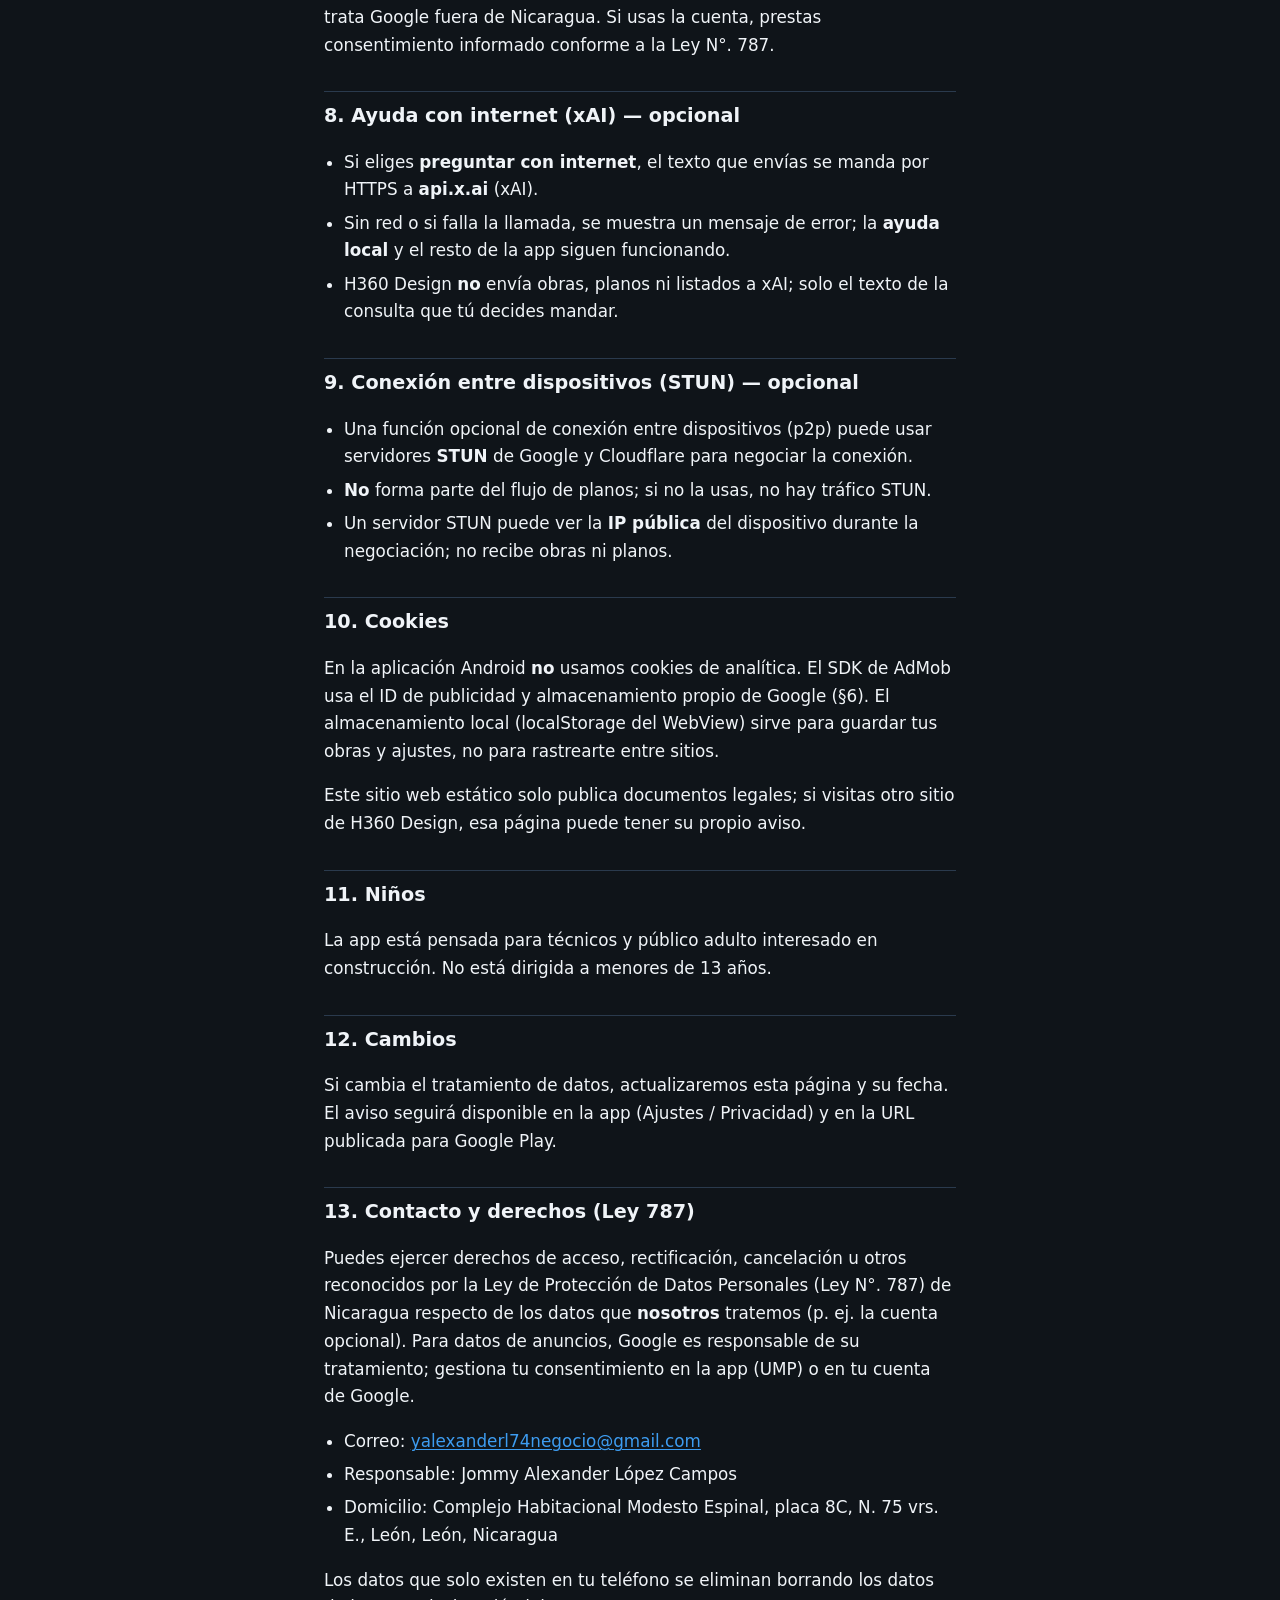
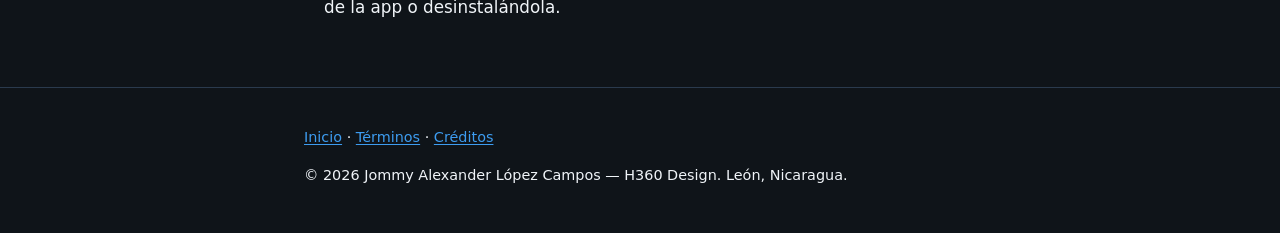
==== commit 932ddc9c: "Corregir inconsistencias: no 100% offline, AdMob, Firebase opcional, permisos reales" ====
--- a/privacidad.html
+++ b/privacidad.html
@@ -35,10 +35,10 @@
 
     <h2>2. Resumen</h2>
     <ul>
-      <li>Las herramientas funcionan <strong>sin internet</strong>.</li>
+      <li>El diseño de planos y las herramientas funcionan <strong>sin internet</strong>. La app no es 100 % offline: usa internet para anuncios y funciones opcionales (ver abajo).</li>
       <li>Obras, planos, listas, ajustes, favoritos y recientes se guardan <strong>solo en este teléfono</strong>.</li>
       <li>La app <strong>muestra anuncios de Google AdMob</strong>: un anuncio intersticial antes del timelapse y un anuncio con recompensa <strong>voluntario</strong> en Ajustes → Acerca de → Apoyar H360. Sin analítica propia.</li>
-      <li><strong>No</strong> se piden permisos de ubicación, contactos, cámara, micrófono ni almacenamiento amplio.</li>
+      <li>Permisos de Android: solo <strong>INTERNET</strong> y <strong>estado de red</strong>. <strong>No</strong> se piden ubicación, contactos, cámara, micrófono ni almacenamiento amplio. La opción «foto» guarda una imagen del render 3D; no usa la cámara. Importar respaldos usa el selector de archivos del sistema.</li>
       <li>Se usa internet de forma <strong>opcional</strong> para: anuncios AdMob (§6), cuenta con Firebase Authentication (§7), ayuda con internet de xAI (§8) y conexión entre dispositivos con STUN (§9). Ninguno bloquea el uso de planos sin conexión.</li>
     </ul>
 
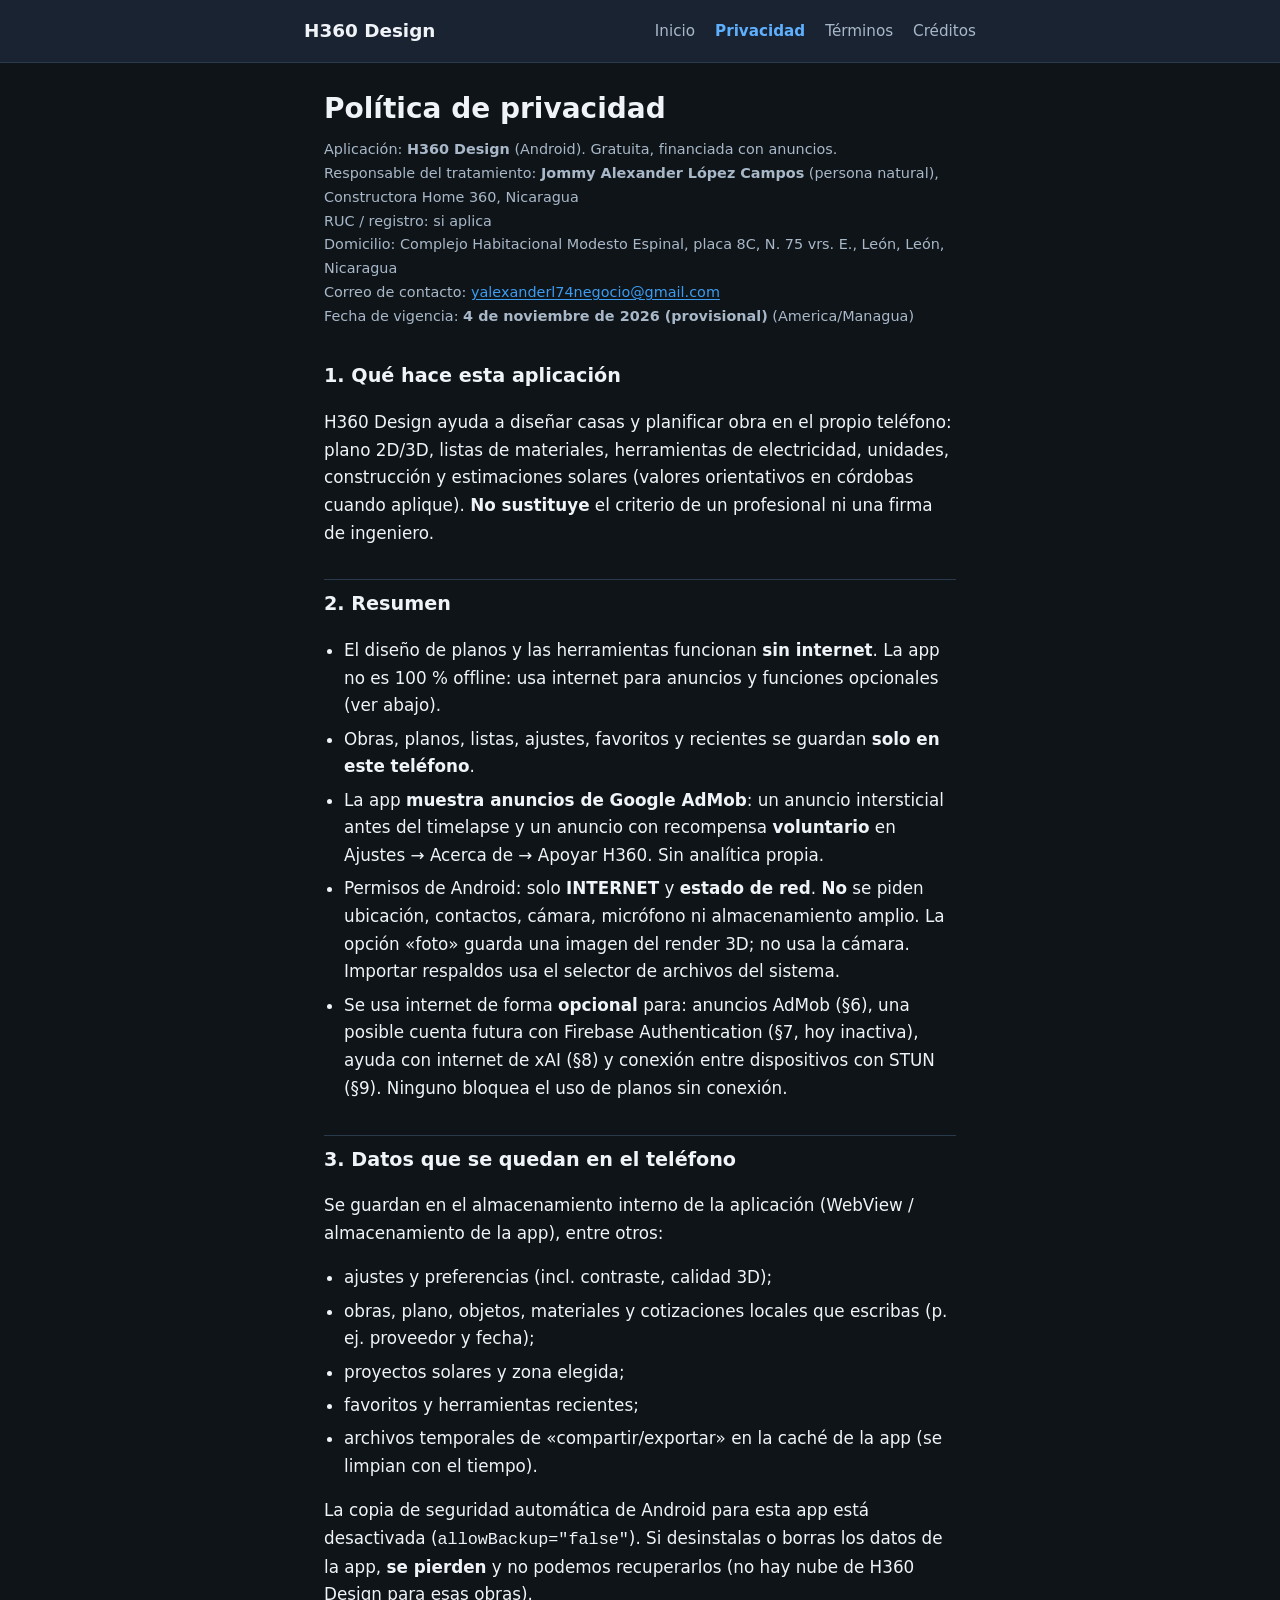
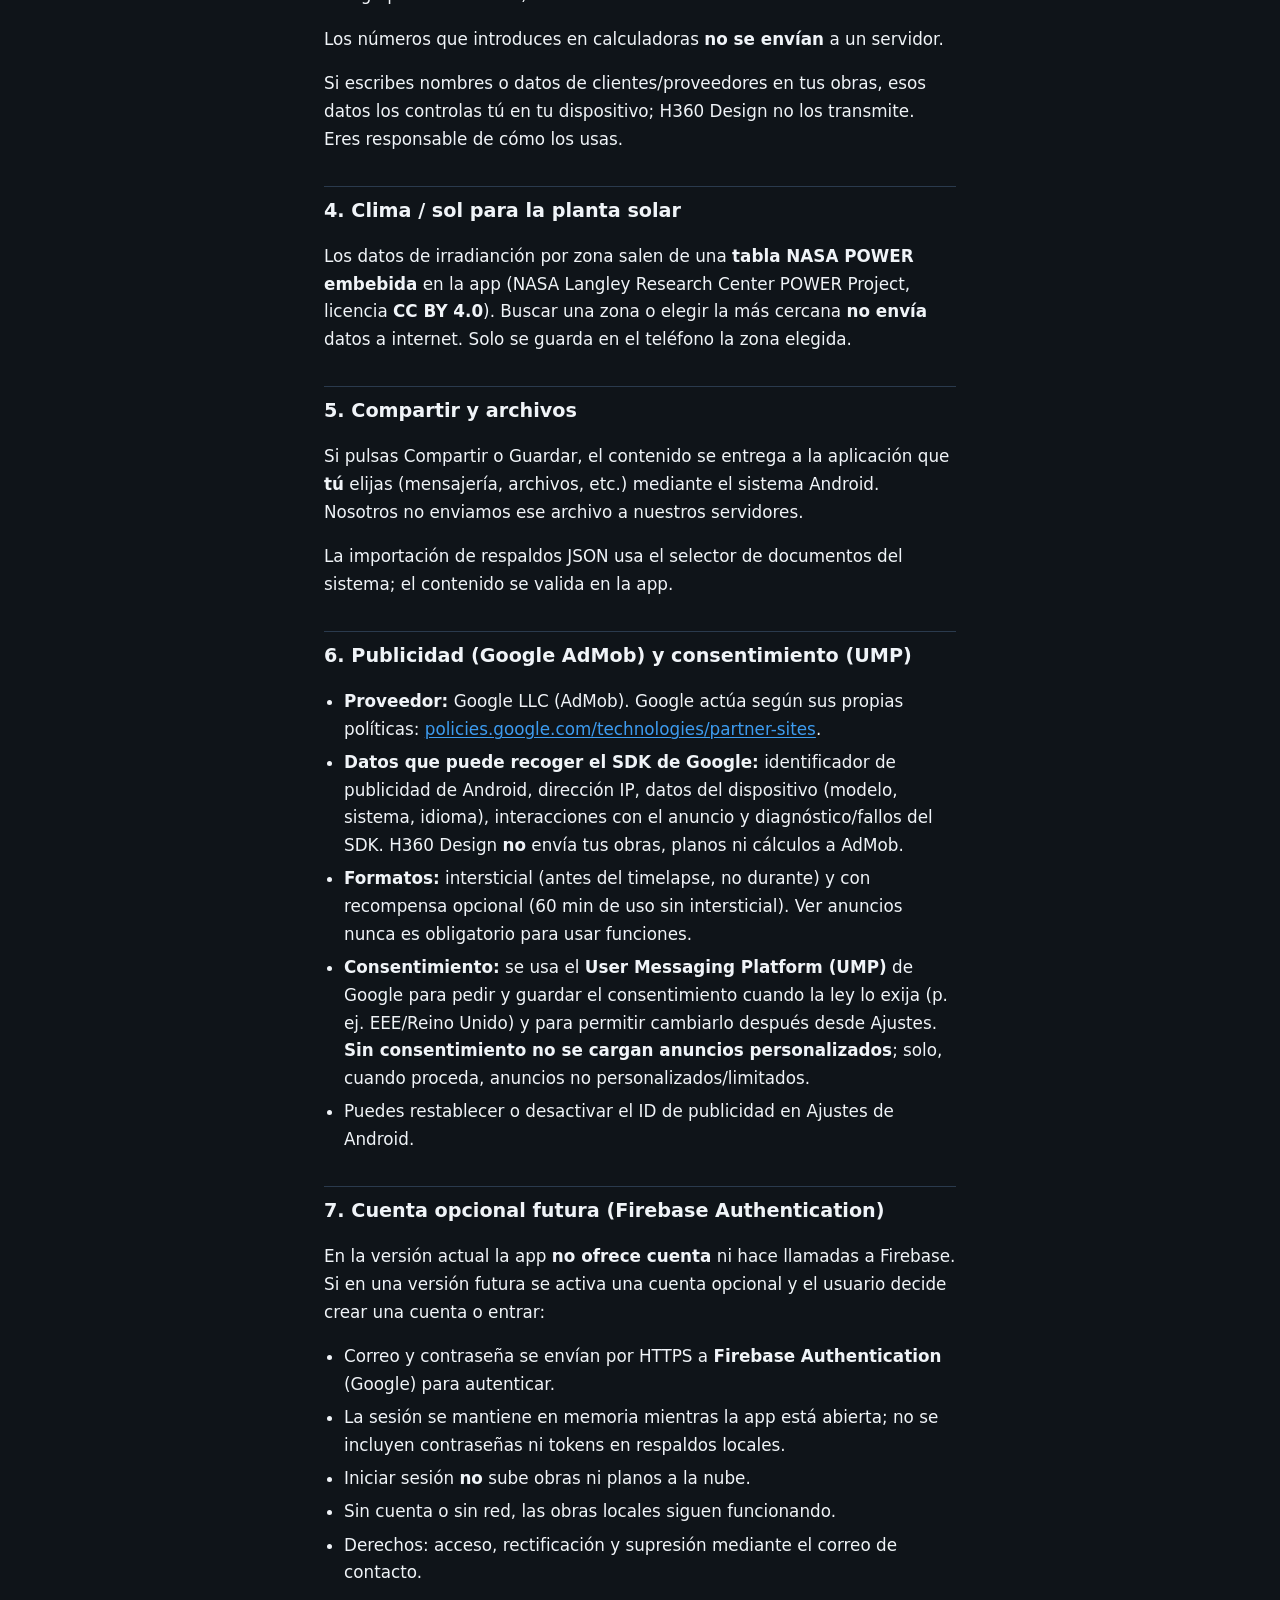
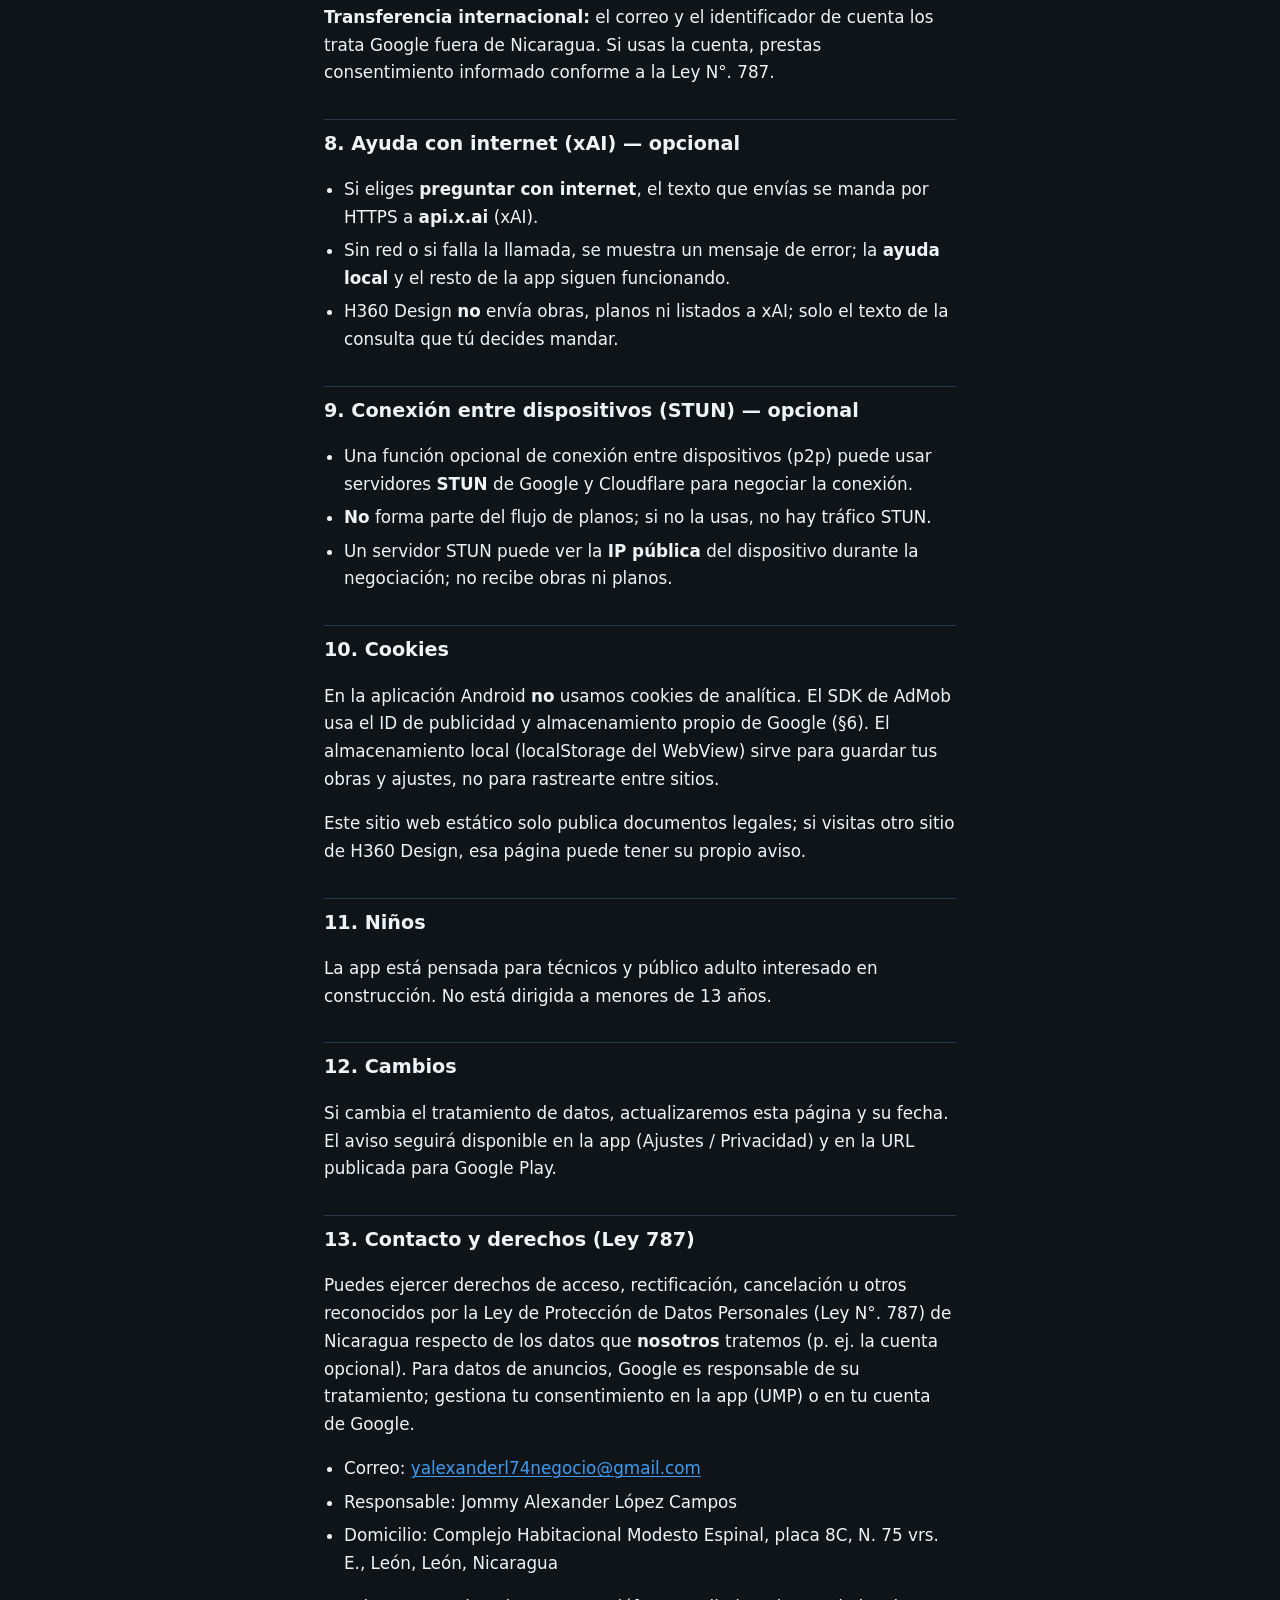
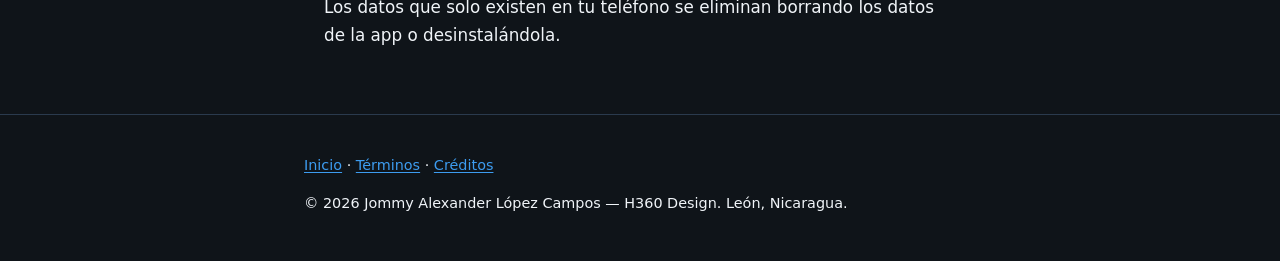
==== commit 2ca6b494: "Firebase Auth como función futura inactiva" ====
--- a/privacidad.html
+++ b/privacidad.html
@@ -39,7 +39,7 @@
       <li>Obras, planos, listas, ajustes, favoritos y recientes se guardan <strong>solo en este teléfono</strong>.</li>
       <li>La app <strong>muestra anuncios de Google AdMob</strong>: un anuncio intersticial antes del timelapse y un anuncio con recompensa <strong>voluntario</strong> en Ajustes → Acerca de → Apoyar H360. Sin analítica propia.</li>
       <li>Permisos de Android: solo <strong>INTERNET</strong> y <strong>estado de red</strong>. <strong>No</strong> se piden ubicación, contactos, cámara, micrófono ni almacenamiento amplio. La opción «foto» guarda una imagen del render 3D; no usa la cámara. Importar respaldos usa el selector de archivos del sistema.</li>
-      <li>Se usa internet de forma <strong>opcional</strong> para: anuncios AdMob (§6), cuenta con Firebase Authentication (§7), ayuda con internet de xAI (§8) y conexión entre dispositivos con STUN (§9). Ninguno bloquea el uso de planos sin conexión.</li>
+      <li>Se usa internet de forma <strong>opcional</strong> para: anuncios AdMob (§6), una posible cuenta futura con Firebase Authentication (§7, hoy inactiva), ayuda con internet de xAI (§8) y conexión entre dispositivos con STUN (§9). Ninguno bloquea el uso de planos sin conexión.</li>
     </ul>
 
     <h2>3. Datos que se quedan en el teléfono</h2>
@@ -71,8 +71,8 @@
       <li>Puedes restablecer o desactivar el ID de publicidad en Ajustes de Android.</li>
     </ul>
 
-    <h2>7. Cuenta opcional (Firebase Authentication)</h2>
-    <p>La app puede ofrecer una cuenta opcional. Si la función de cuenta está disponible y el usuario decide crear una cuenta o entrar:</p>
+    <h2>7. Cuenta opcional futura (Firebase Authentication)</h2>
+    <p>En la versión actual la app <strong>no ofrece cuenta</strong> ni hace llamadas a Firebase. Si en una versión futura se activa una cuenta opcional y el usuario decide crear una cuenta o entrar:</p>
     <ul>
       <li>Correo y contraseña se envían por HTTPS a <strong>Firebase Authentication</strong> (Google) para autenticar.</li>
       <li>La sesión se mantiene en memoria mientras la app está abierta; no se incluyen contraseñas ni tokens en respaldos locales.</li>
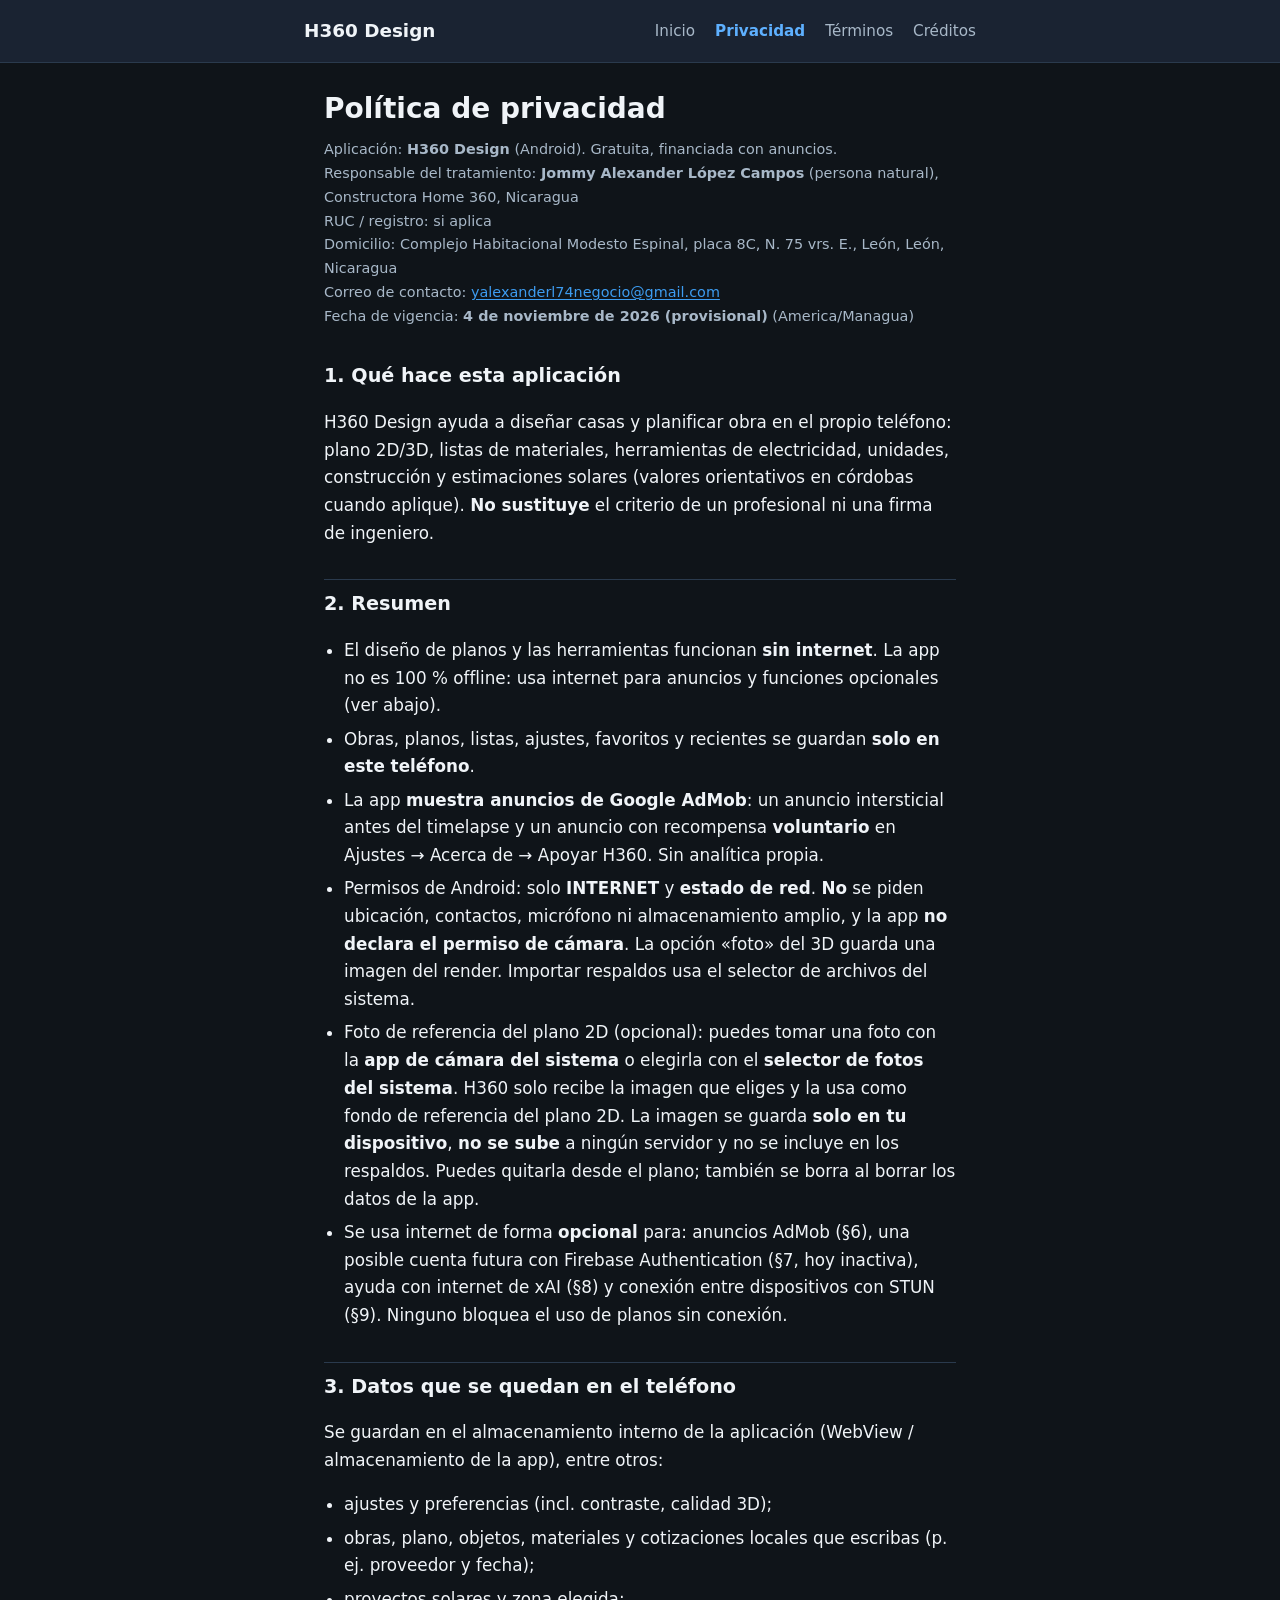
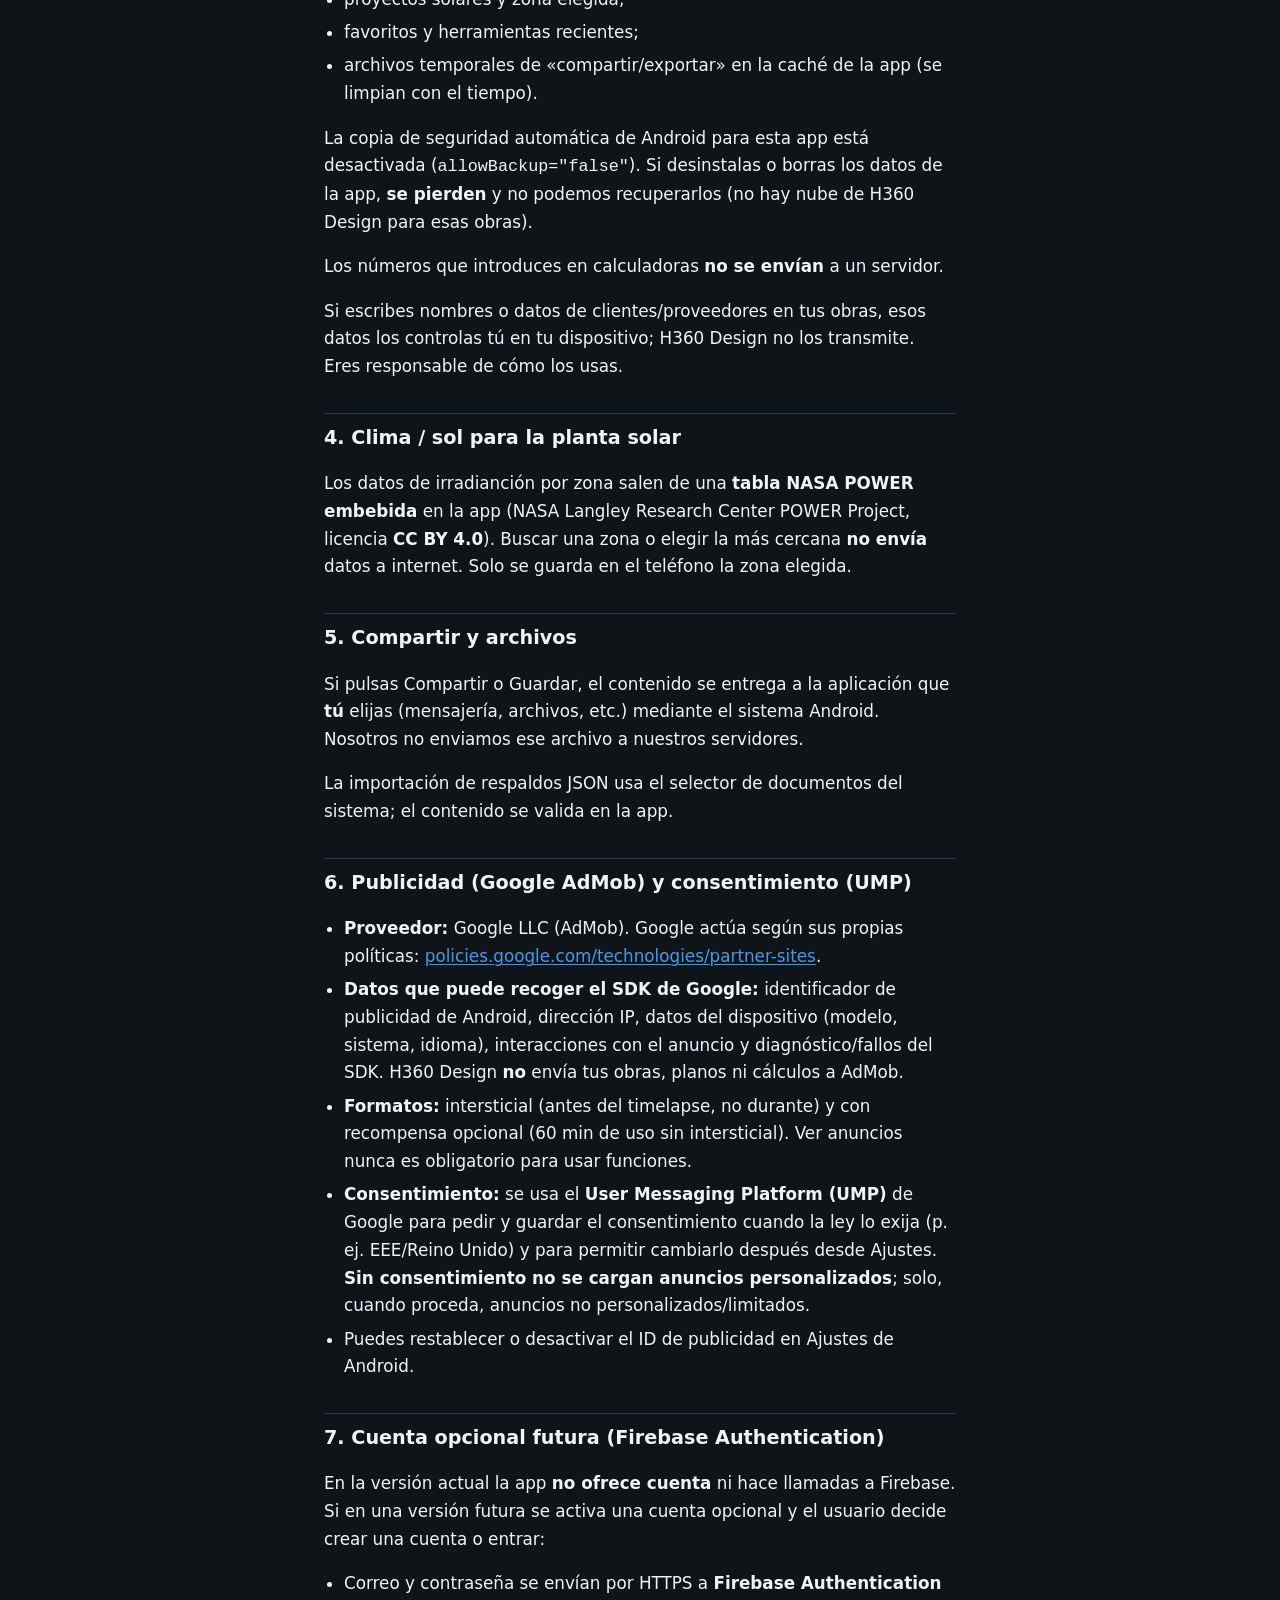
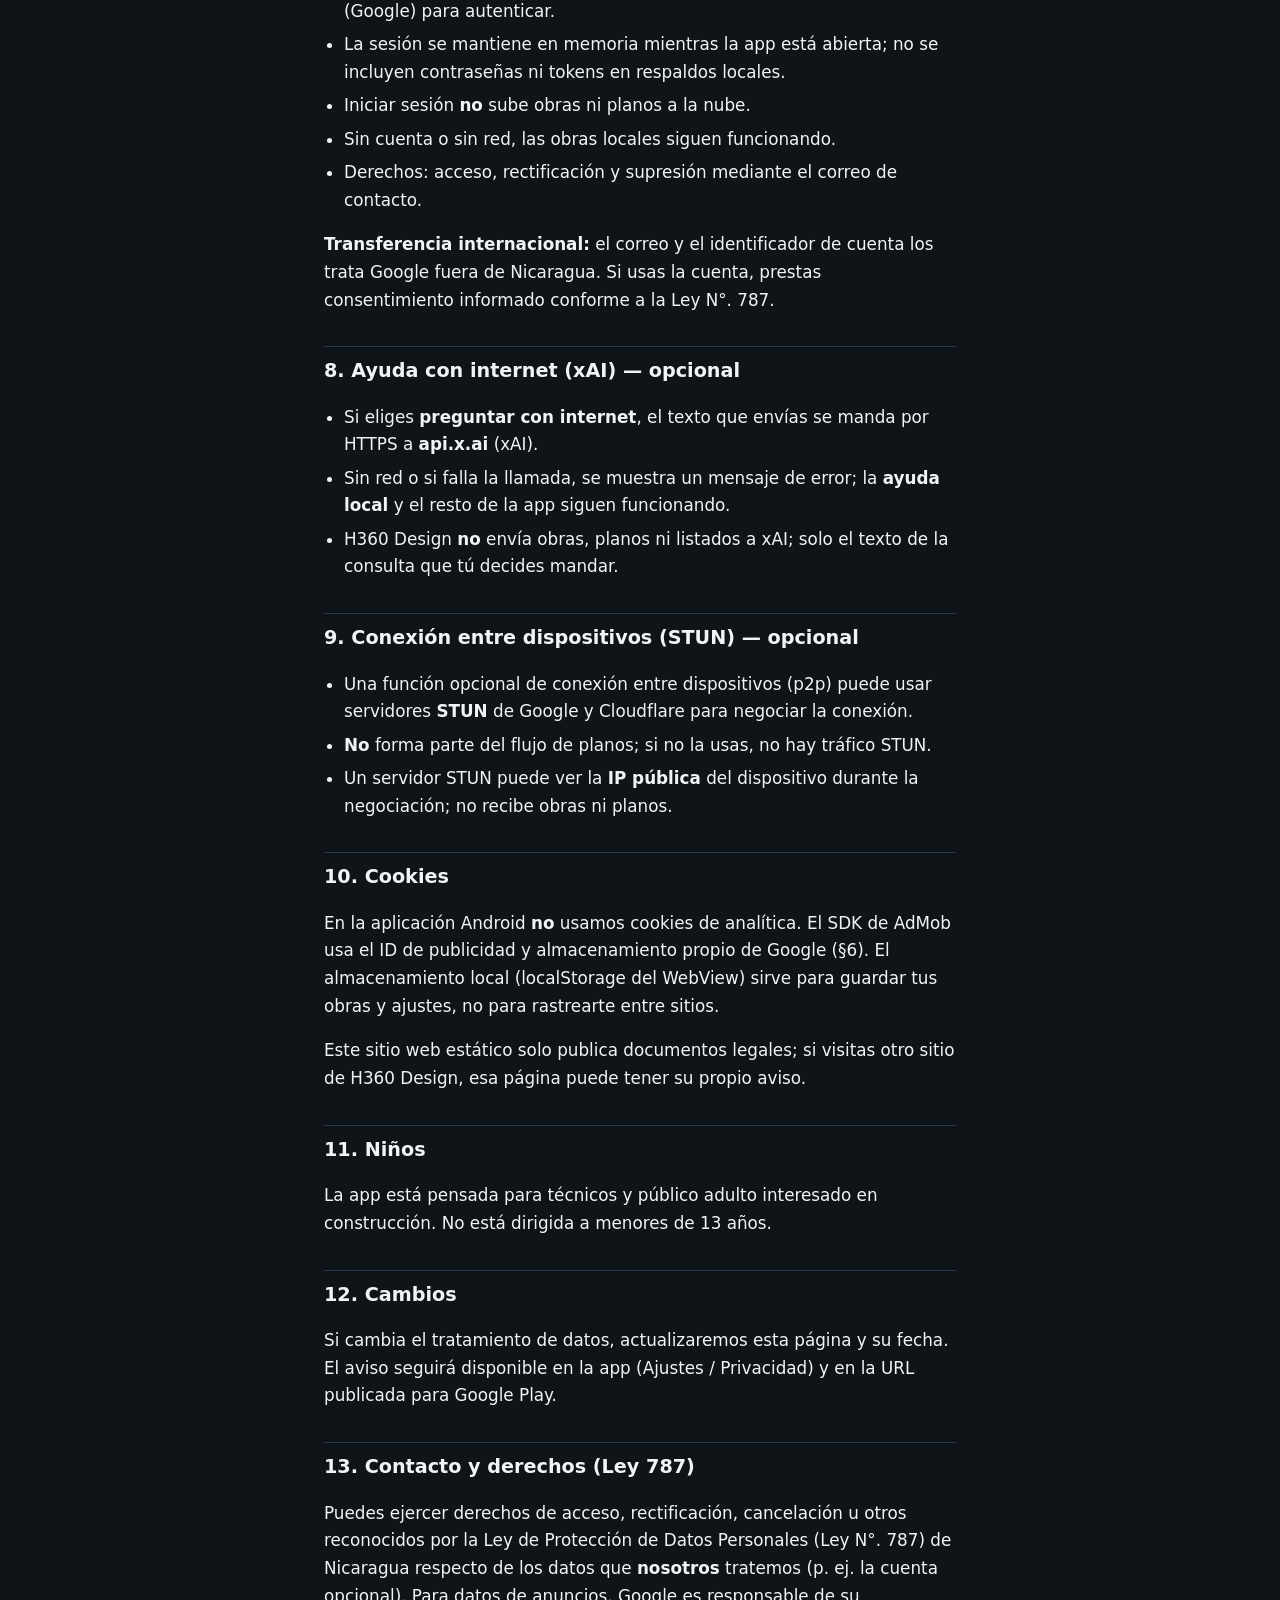
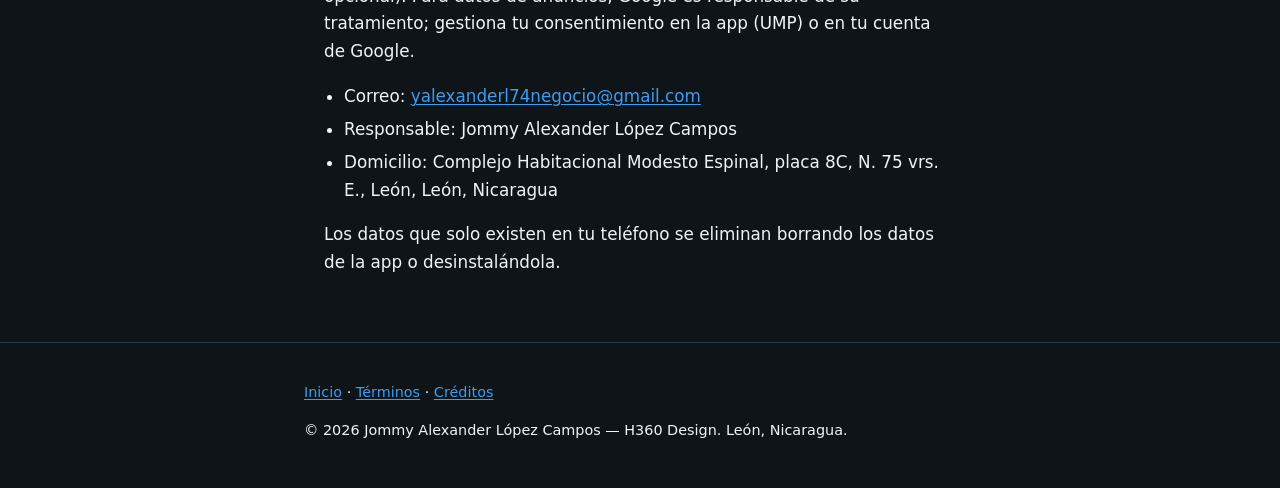
==== commit d4b00be0: "Privacidad: foto de referencia 2D (cámara/selector del sistema, solo local)" ====
--- a/privacidad.html
+++ b/privacidad.html
@@ -38,7 +38,8 @@
       <li>El diseño de planos y las herramientas funcionan <strong>sin internet</strong>. La app no es 100 % offline: usa internet para anuncios y funciones opcionales (ver abajo).</li>
       <li>Obras, planos, listas, ajustes, favoritos y recientes se guardan <strong>solo en este teléfono</strong>.</li>
       <li>La app <strong>muestra anuncios de Google AdMob</strong>: un anuncio intersticial antes del timelapse y un anuncio con recompensa <strong>voluntario</strong> en Ajustes → Acerca de → Apoyar H360. Sin analítica propia.</li>
-      <li>Permisos de Android: solo <strong>INTERNET</strong> y <strong>estado de red</strong>. <strong>No</strong> se piden ubicación, contactos, cámara, micrófono ni almacenamiento amplio. La opción «foto» guarda una imagen del render 3D; no usa la cámara. Importar respaldos usa el selector de archivos del sistema.</li>
+      <li>Permisos de Android: solo <strong>INTERNET</strong> y <strong>estado de red</strong>. <strong>No</strong> se piden ubicación, contactos, micrófono ni almacenamiento amplio, y la app <strong>no declara el permiso de cámara</strong>. La opción «foto» del 3D guarda una imagen del render. Importar respaldos usa el selector de archivos del sistema.</li>
+      <li>Foto de referencia del plano 2D (opcional): puedes tomar una foto con la <strong>app de cámara del sistema</strong> o elegirla con el <strong>selector de fotos del sistema</strong>. H360 solo recibe la imagen que eliges y la usa como fondo de referencia del plano 2D. La imagen se guarda <strong>solo en tu dispositivo</strong>, <strong>no se sube</strong> a ningún servidor y no se incluye en los respaldos. Puedes quitarla desde el plano; también se borra al borrar los datos de la app.</li>
       <li>Se usa internet de forma <strong>opcional</strong> para: anuncios AdMob (§6), una posible cuenta futura con Firebase Authentication (§7, hoy inactiva), ayuda con internet de xAI (§8) y conexión entre dispositivos con STUN (§9). Ninguno bloquea el uso de planos sin conexión.</li>
     </ul>
 
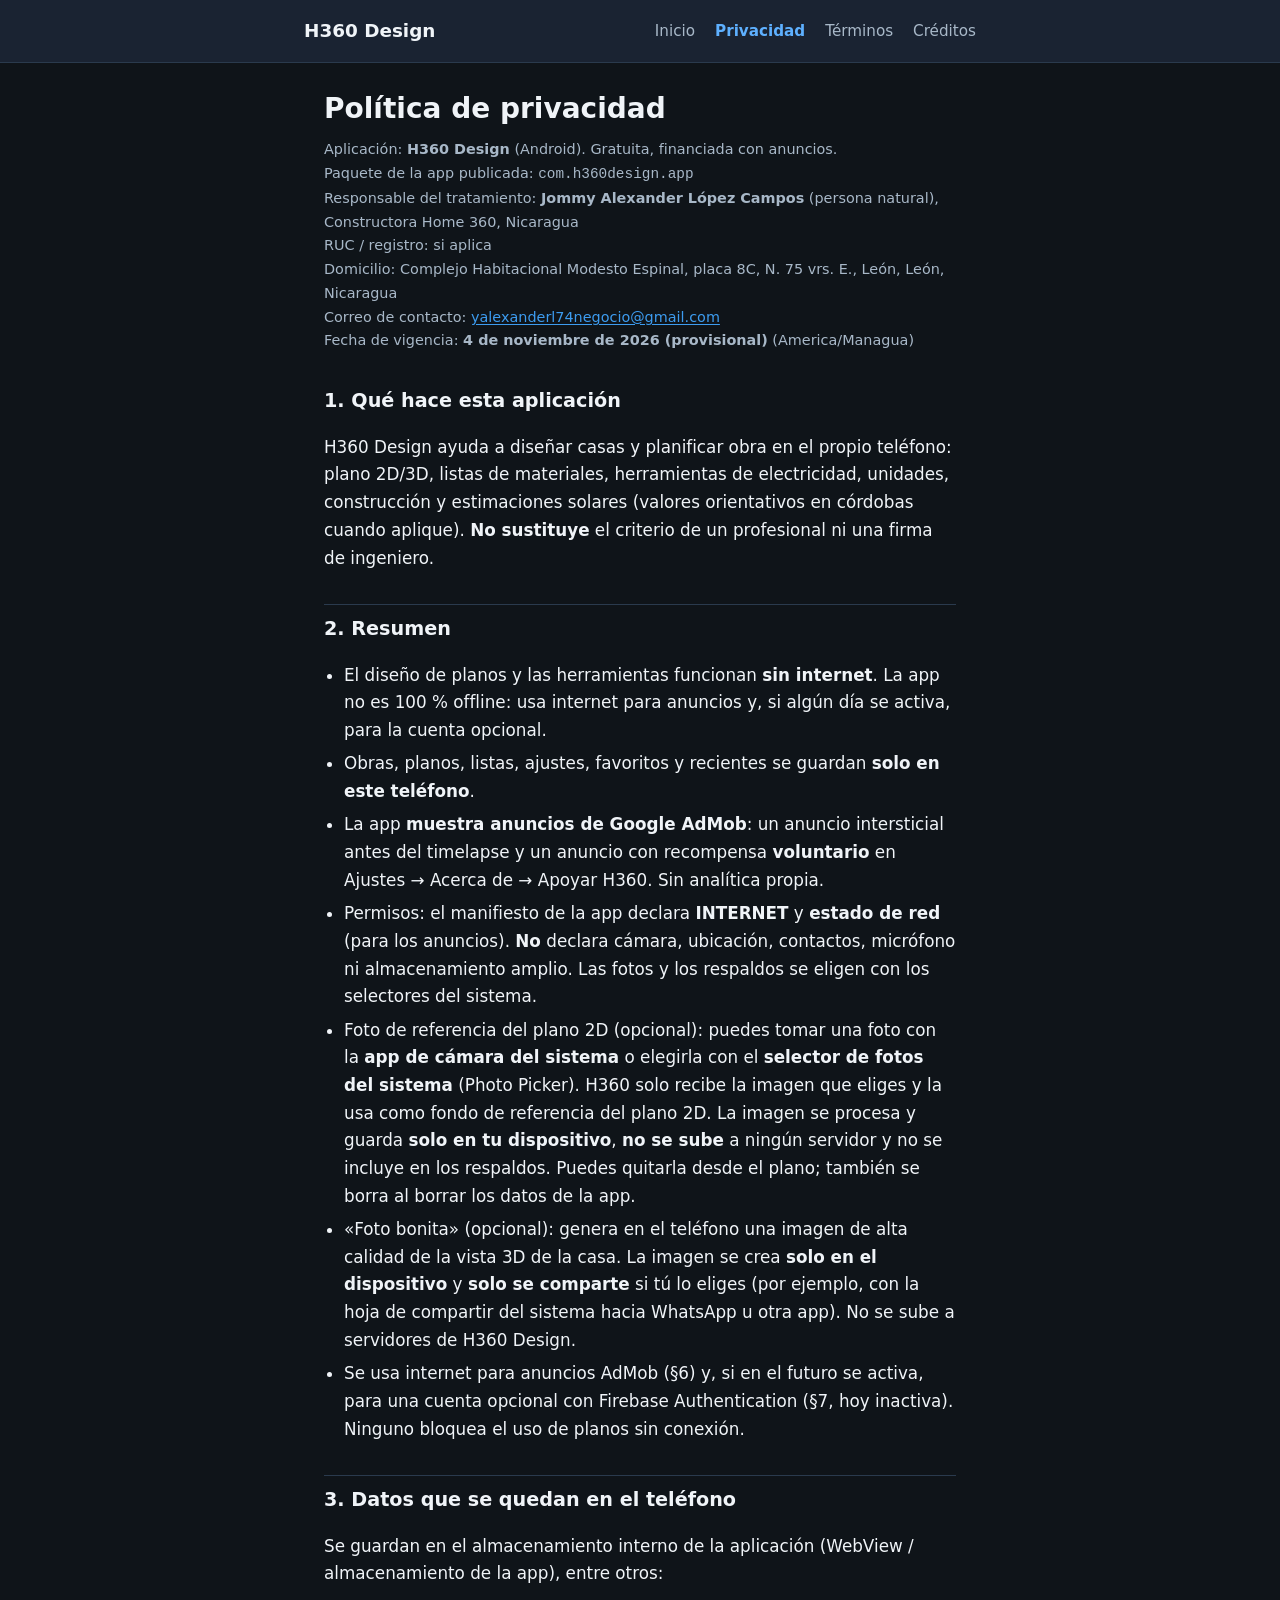
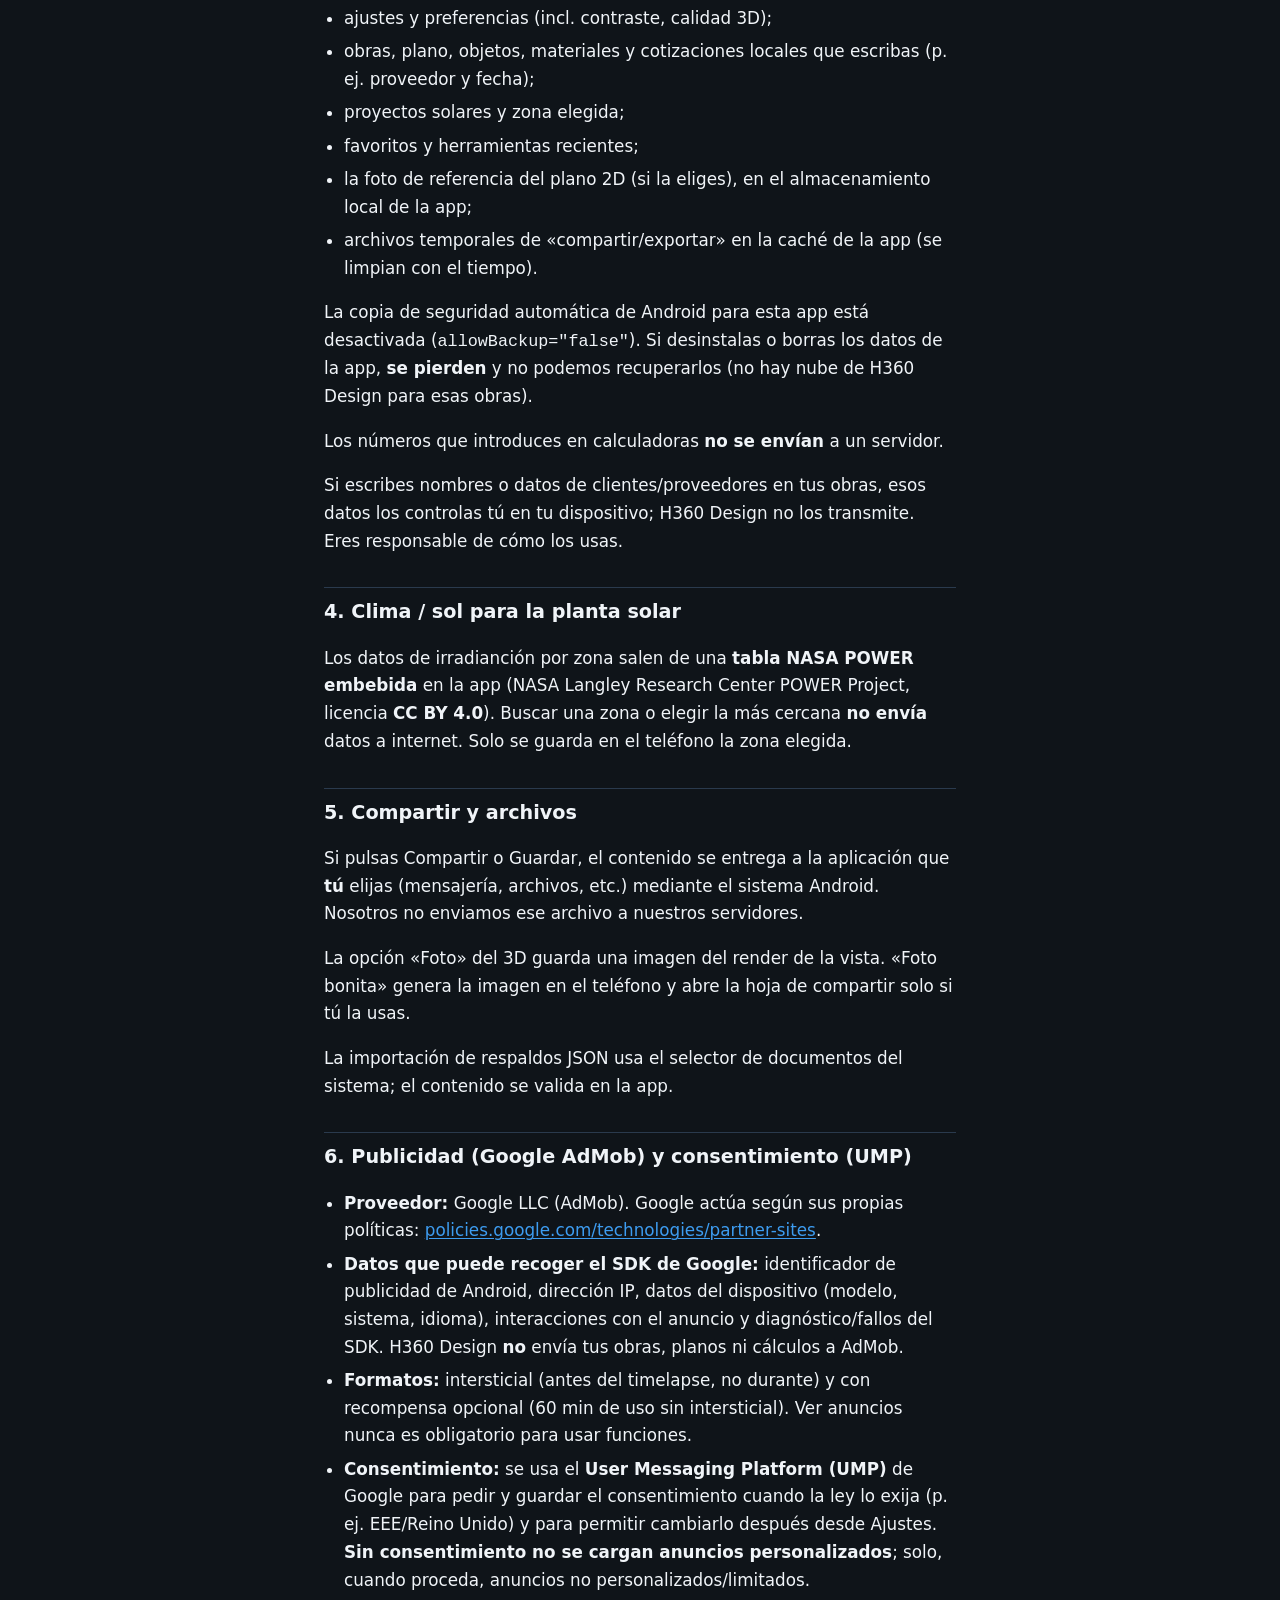
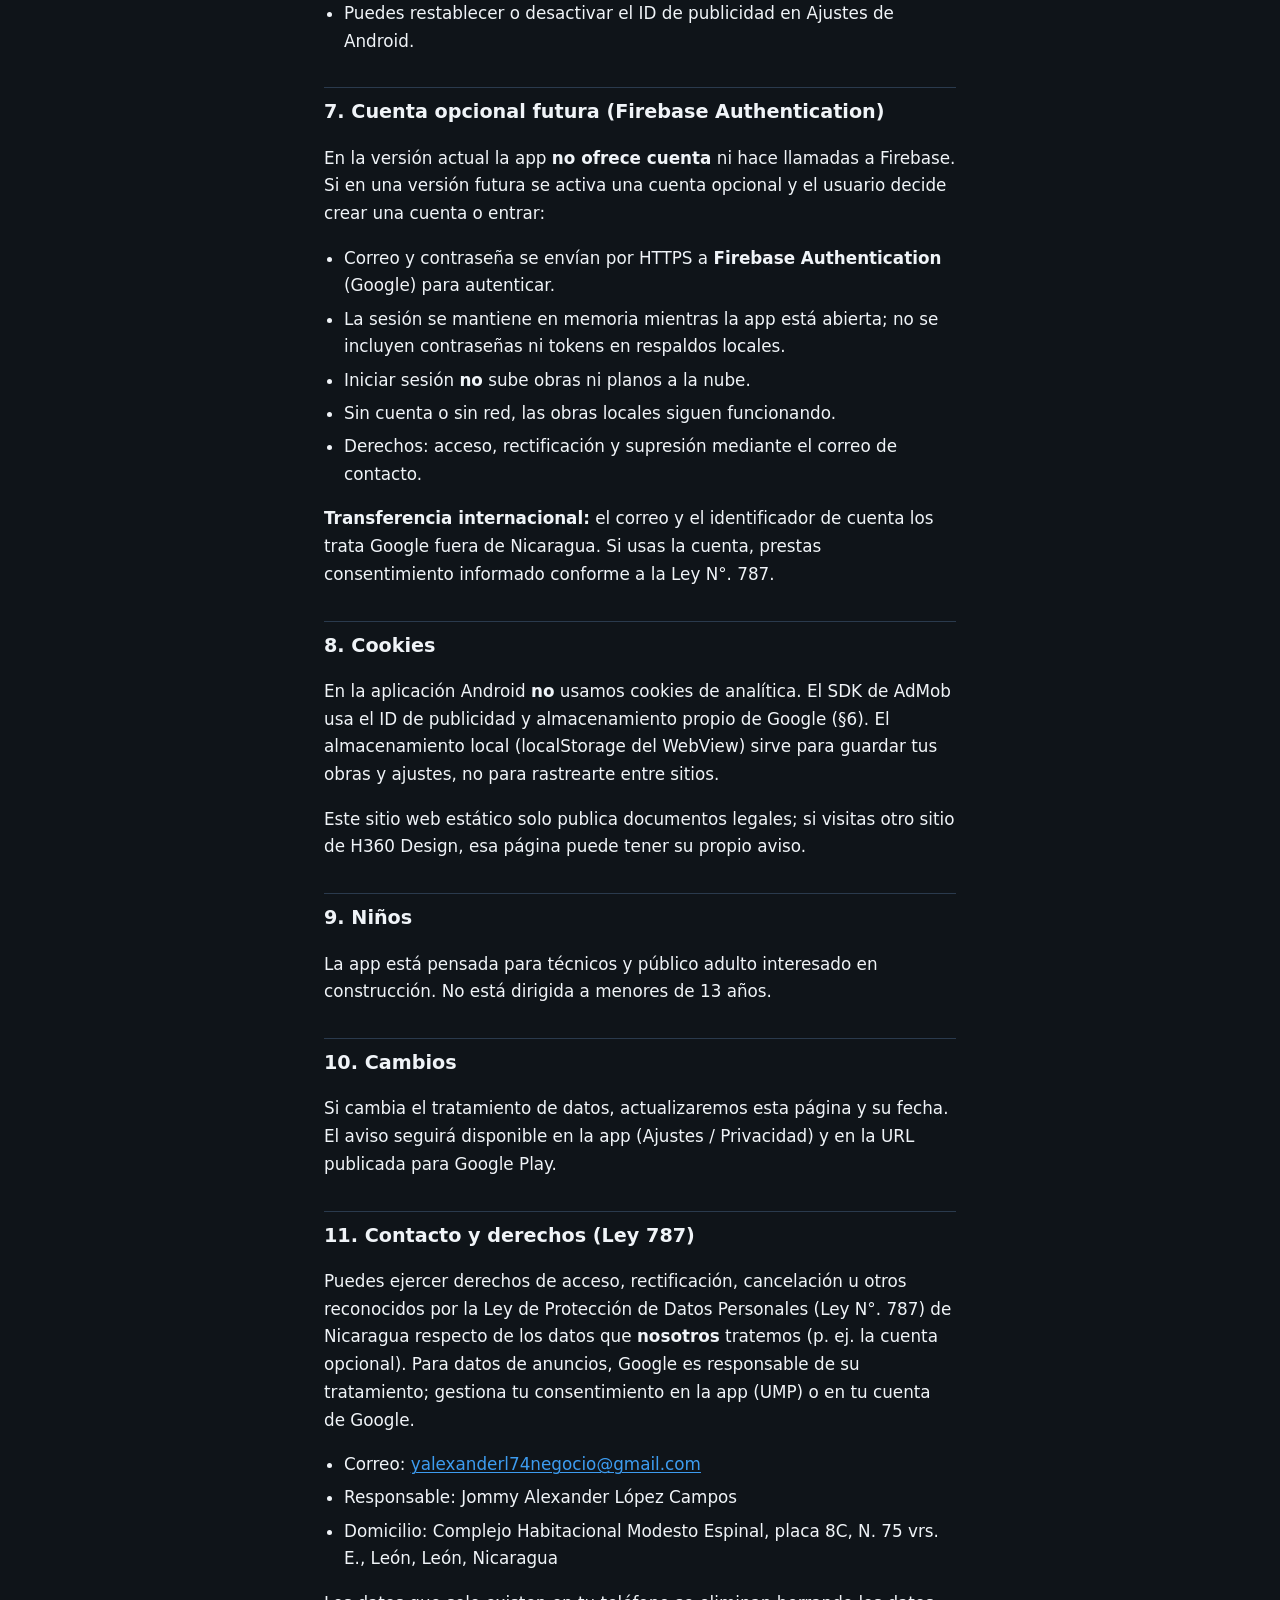
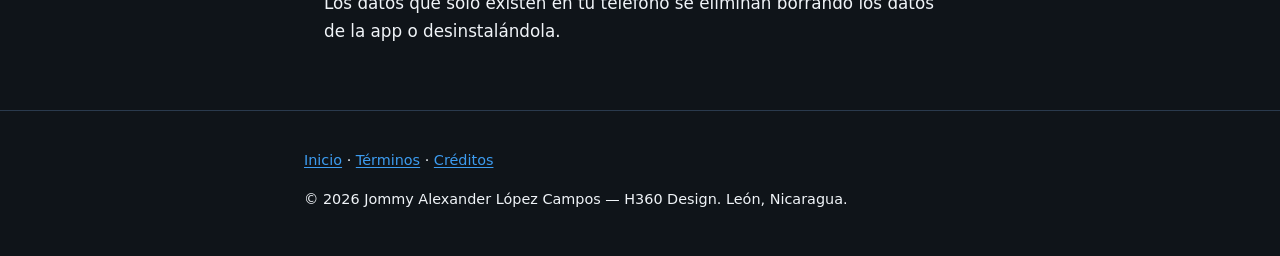
==== commit 94c75c09: "Privacidad 0.7.37: quitar xAI/STUN de tienda; Foto bonita; paquete com.h360design.app La build de ti" ====
--- a/privacidad.html
+++ b/privacidad.html
@@ -3,7 +3,7 @@
 <head>
   <meta charset="utf-8">
   <meta name="viewport" content="width=device-width, initial-scale=1">
-  <meta name="description" content="Política de privacidad de H360 Design: datos locales, anuncios AdMob y servicios en línea opcionales.">
+  <meta name="description" content="Política de privacidad de H360 Design: datos locales, anuncios AdMob, foto de referencia y Foto bonita.">
   <title>Política de privacidad — H360 Design</title>
   <link rel="stylesheet" href="styles.css">
 </head>
@@ -23,6 +23,7 @@
     <h1>Política de privacidad</h1>
     <p class="meta">
       Aplicación: <strong>H360 Design</strong> (Android). Gratuita, financiada con anuncios.<br>
+      Paquete de la app publicada: <code>com.h360design.app</code><br>
       Responsable del tratamiento: <strong>Jommy Alexander López Campos</strong> (persona natural), Constructora Home 360, Nicaragua<br>
       RUC / registro: si aplica<br>
       Domicilio: Complejo Habitacional Modesto Espinal, placa 8C, N. 75 vrs. E., León, León, Nicaragua<br>
@@ -35,12 +36,13 @@
 
     <h2>2. Resumen</h2>
     <ul>
-      <li>El diseño de planos y las herramientas funcionan <strong>sin internet</strong>. La app no es 100 % offline: usa internet para anuncios y funciones opcionales (ver abajo).</li>
+      <li>El diseño de planos y las herramientas funcionan <strong>sin internet</strong>. La app no es 100 % offline: usa internet para anuncios y, si algún día se activa, para la cuenta opcional.</li>
       <li>Obras, planos, listas, ajustes, favoritos y recientes se guardan <strong>solo en este teléfono</strong>.</li>
       <li>La app <strong>muestra anuncios de Google AdMob</strong>: un anuncio intersticial antes del timelapse y un anuncio con recompensa <strong>voluntario</strong> en Ajustes → Acerca de → Apoyar H360. Sin analítica propia.</li>
-      <li>Permisos de Android: solo <strong>INTERNET</strong> y <strong>estado de red</strong>. <strong>No</strong> se piden ubicación, contactos, micrófono ni almacenamiento amplio, y la app <strong>no declara el permiso de cámara</strong>. La opción «foto» del 3D guarda una imagen del render. Importar respaldos usa el selector de archivos del sistema.</li>
-      <li>Foto de referencia del plano 2D (opcional): puedes tomar una foto con la <strong>app de cámara del sistema</strong> o elegirla con el <strong>selector de fotos del sistema</strong>. H360 solo recibe la imagen que eliges y la usa como fondo de referencia del plano 2D. La imagen se guarda <strong>solo en tu dispositivo</strong>, <strong>no se sube</strong> a ningún servidor y no se incluye en los respaldos. Puedes quitarla desde el plano; también se borra al borrar los datos de la app.</li>
-      <li>Se usa internet de forma <strong>opcional</strong> para: anuncios AdMob (§6), una posible cuenta futura con Firebase Authentication (§7, hoy inactiva), ayuda con internet de xAI (§8) y conexión entre dispositivos con STUN (§9). Ninguno bloquea el uso de planos sin conexión.</li>
+      <li>Permisos: el manifiesto de la app declara <strong>INTERNET</strong> y <strong>estado de red</strong> (para los anuncios). <strong>No</strong> declara cámara, ubicación, contactos, micrófono ni almacenamiento amplio. Las fotos y los respaldos se eligen con los selectores del sistema.</li>
+      <li>Foto de referencia del plano 2D (opcional): puedes tomar una foto con la <strong>app de cámara del sistema</strong> o elegirla con el <strong>selector de fotos del sistema</strong> (Photo Picker). H360 solo recibe la imagen que eliges y la usa como fondo de referencia del plano 2D. La imagen se procesa y guarda <strong>solo en tu dispositivo</strong>, <strong>no se sube</strong> a ningún servidor y no se incluye en los respaldos. Puedes quitarla desde el plano; también se borra al borrar los datos de la app.</li>
+      <li>«Foto bonita» (opcional): genera en el teléfono una imagen de alta calidad de la vista 3D de la casa. La imagen se crea <strong>solo en el dispositivo</strong> y <strong>solo se comparte</strong> si tú lo eliges (por ejemplo, con la hoja de compartir del sistema hacia WhatsApp u otra app). No se sube a servidores de H360 Design.</li>
+      <li>Se usa internet para anuncios AdMob (§6) y, si en el futuro se activa, para una cuenta opcional con Firebase Authentication (§7, hoy inactiva). Ninguno bloquea el uso de planos sin conexión.</li>
     </ul>
 
     <h2>3. Datos que se quedan en el teléfono</h2>
@@ -50,6 +52,7 @@
       <li>obras, plano, objetos, materiales y cotizaciones locales que escribas (p. ej. proveedor y fecha);</li>
       <li>proyectos solares y zona elegida;</li>
       <li>favoritos y herramientas recientes;</li>
+      <li>la foto de referencia del plano 2D (si la eliges), en el almacenamiento local de la app;</li>
       <li>archivos temporales de «compartir/exportar» en la caché de la app (se limpian con el tiempo).</li>
     </ul>
     <p>La copia de seguridad automática de Android para esta app está desactivada (<code>allowBackup="false"</code>). Si desinstalas o borras los datos de la app, <strong>se pierden</strong> y no podemos recuperarlos (no hay nube de H360 Design para esas obras).</p>
@@ -61,6 +64,7 @@
 
     <h2>5. Compartir y archivos</h2>
     <p>Si pulsas Compartir o Guardar, el contenido se entrega a la aplicación que <strong>tú</strong> elijas (mensajería, archivos, etc.) mediante el sistema Android. Nosotros no enviamos ese archivo a nuestros servidores.</p>
+    <p>La opción «Foto» del 3D guarda una imagen del render de la vista. «Foto bonita» genera la imagen en el teléfono y abre la hoja de compartir solo si tú la usas.</p>
     <p>La importación de respaldos JSON usa el selector de documentos del sistema; el contenido se valida en la app.</p>
 
     <h2>6. Publicidad (Google AdMob) y consentimiento (UMP)</h2>
@@ -83,31 +87,17 @@
     </ul>
     <p><strong>Transferencia internacional:</strong> el correo y el identificador de cuenta los trata Google fuera de Nicaragua. Si usas la cuenta, prestas consentimiento informado conforme a la Ley N°. 787.</p>
 
-    <h2>8. Ayuda con internet (xAI) — opcional</h2>
-    <ul>
-      <li>Si eliges <strong>preguntar con internet</strong>, el texto que envías se manda por HTTPS a <strong>api.x.ai</strong> (xAI).</li>
-      <li>Sin red o si falla la llamada, se muestra un mensaje de error; la <strong>ayuda local</strong> y el resto de la app siguen funcionando.</li>
-      <li>H360 Design <strong>no</strong> envía obras, planos ni listados a xAI; solo el texto de la consulta que tú decides mandar.</li>
-    </ul>
-
-    <h2>9. Conexión entre dispositivos (STUN) — opcional</h2>
-    <ul>
-      <li>Una función opcional de conexión entre dispositivos (p2p) puede usar servidores <strong>STUN</strong> de Google y Cloudflare para negociar la conexión.</li>
-      <li><strong>No</strong> forma parte del flujo de planos; si no la usas, no hay tráfico STUN.</li>
-      <li>Un servidor STUN puede ver la <strong>IP pública</strong> del dispositivo durante la negociación; no recibe obras ni planos.</li>
-    </ul>
-
-    <h2>10. Cookies</h2>
+    <h2>8. Cookies</h2>
     <p>En la aplicación Android <strong>no</strong> usamos cookies de analítica. El SDK de AdMob usa el ID de publicidad y almacenamiento propio de Google (§6). El almacenamiento local (localStorage del WebView) sirve para guardar tus obras y ajustes, no para rastrearte entre sitios.</p>
     <p>Este sitio web estático solo publica documentos legales; si visitas otro sitio de H360 Design, esa página puede tener su propio aviso.</p>
 
-    <h2>11. Niños</h2>
+    <h2>9. Niños</h2>
     <p>La app está pensada para técnicos y público adulto interesado en construcción. No está dirigida a menores de 13 años.</p>
 
-    <h2>12. Cambios</h2>
+    <h2>10. Cambios</h2>
     <p>Si cambia el tratamiento de datos, actualizaremos esta página y su fecha. El aviso seguirá disponible en la app (Ajustes / Privacidad) y en la URL publicada para Google Play.</p>
 
-    <h2>13. Contacto y derechos (Ley 787)</h2>
+    <h2>11. Contacto y derechos (Ley 787)</h2>
     <p>Puedes ejercer derechos de acceso, rectificación, cancelación u otros reconocidos por la Ley de Protección de Datos Personales (Ley N°. 787) de Nicaragua respecto de los datos que <strong>nosotros</strong> tratemos (p. ej. la cuenta opcional). Para datos de anuncios, Google es responsable de su tratamiento; gestiona tu consentimiento en la app (UMP) o en tu cuenta de Google.</p>
     <ul>
       <li>Correo: <a href="mailto:yalexanderl74negocio@gmail.com">yalexanderl74negocio@gmail.com</a></li>
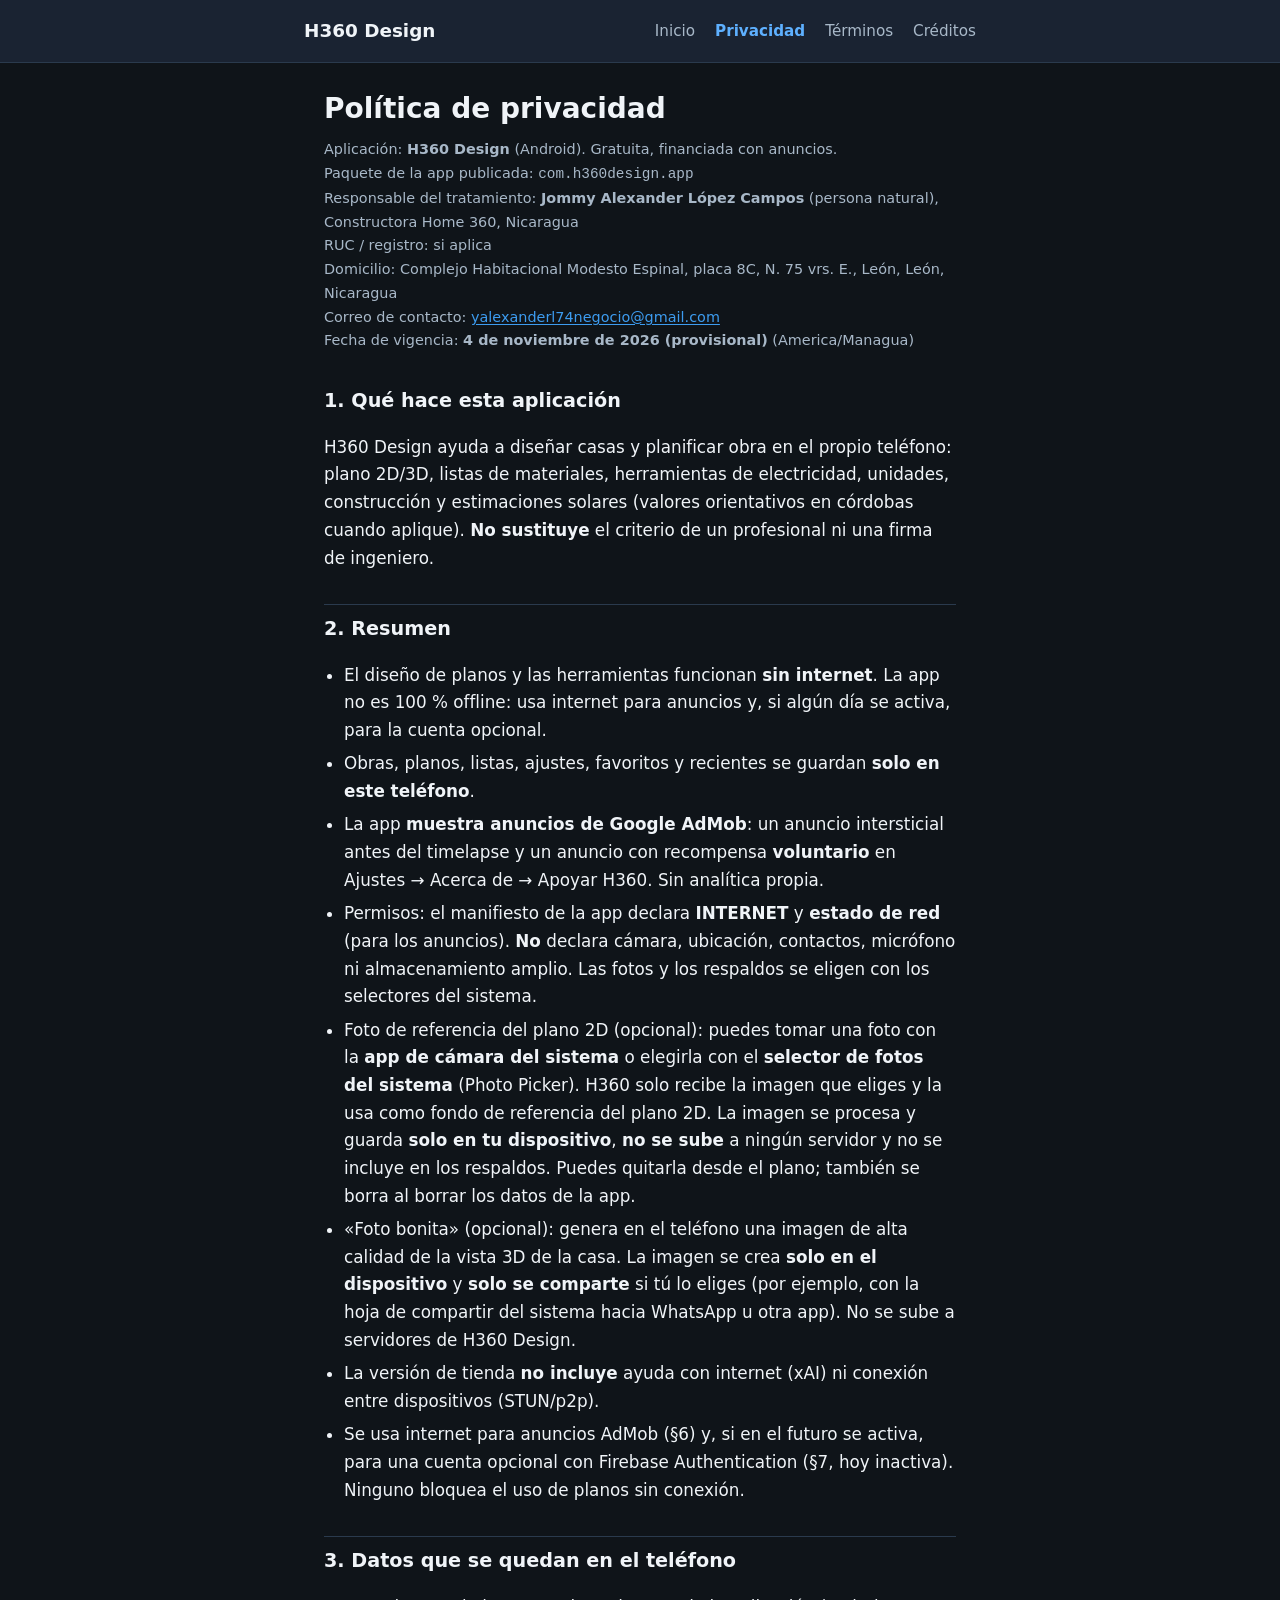
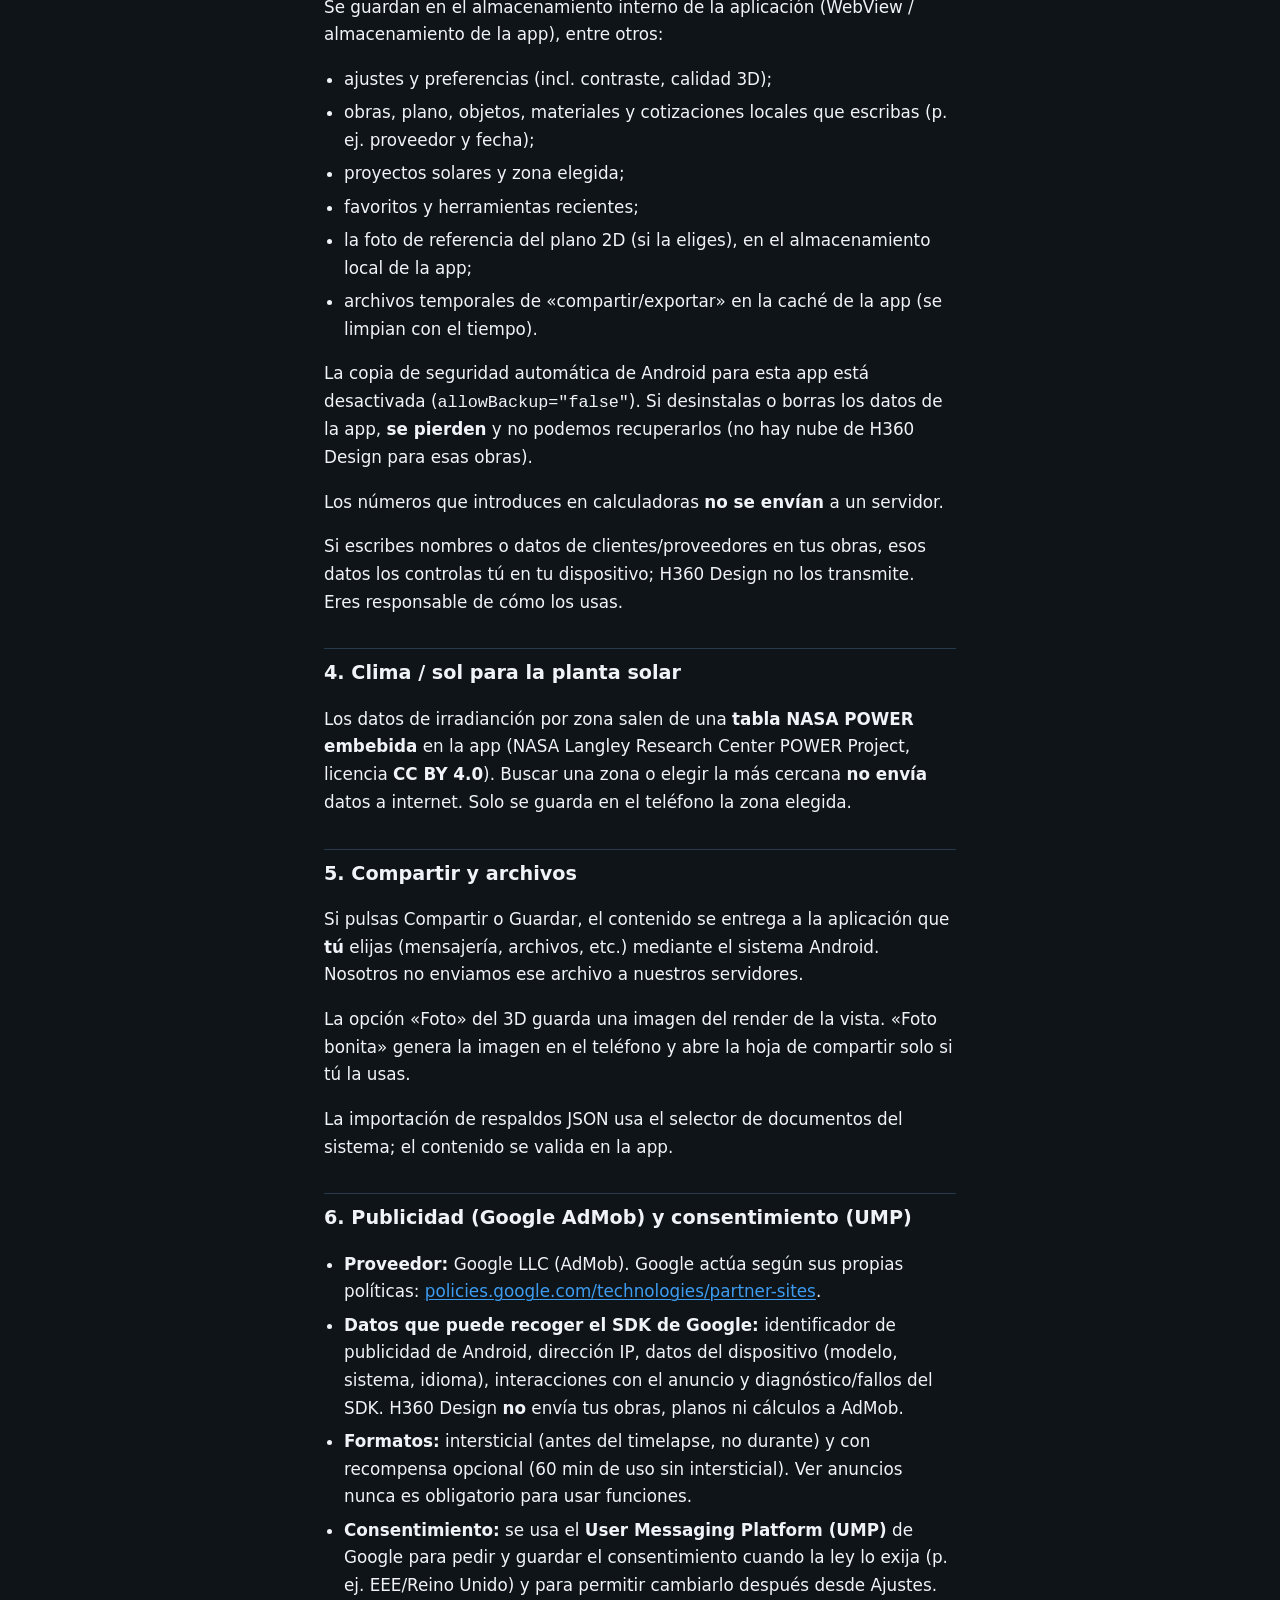
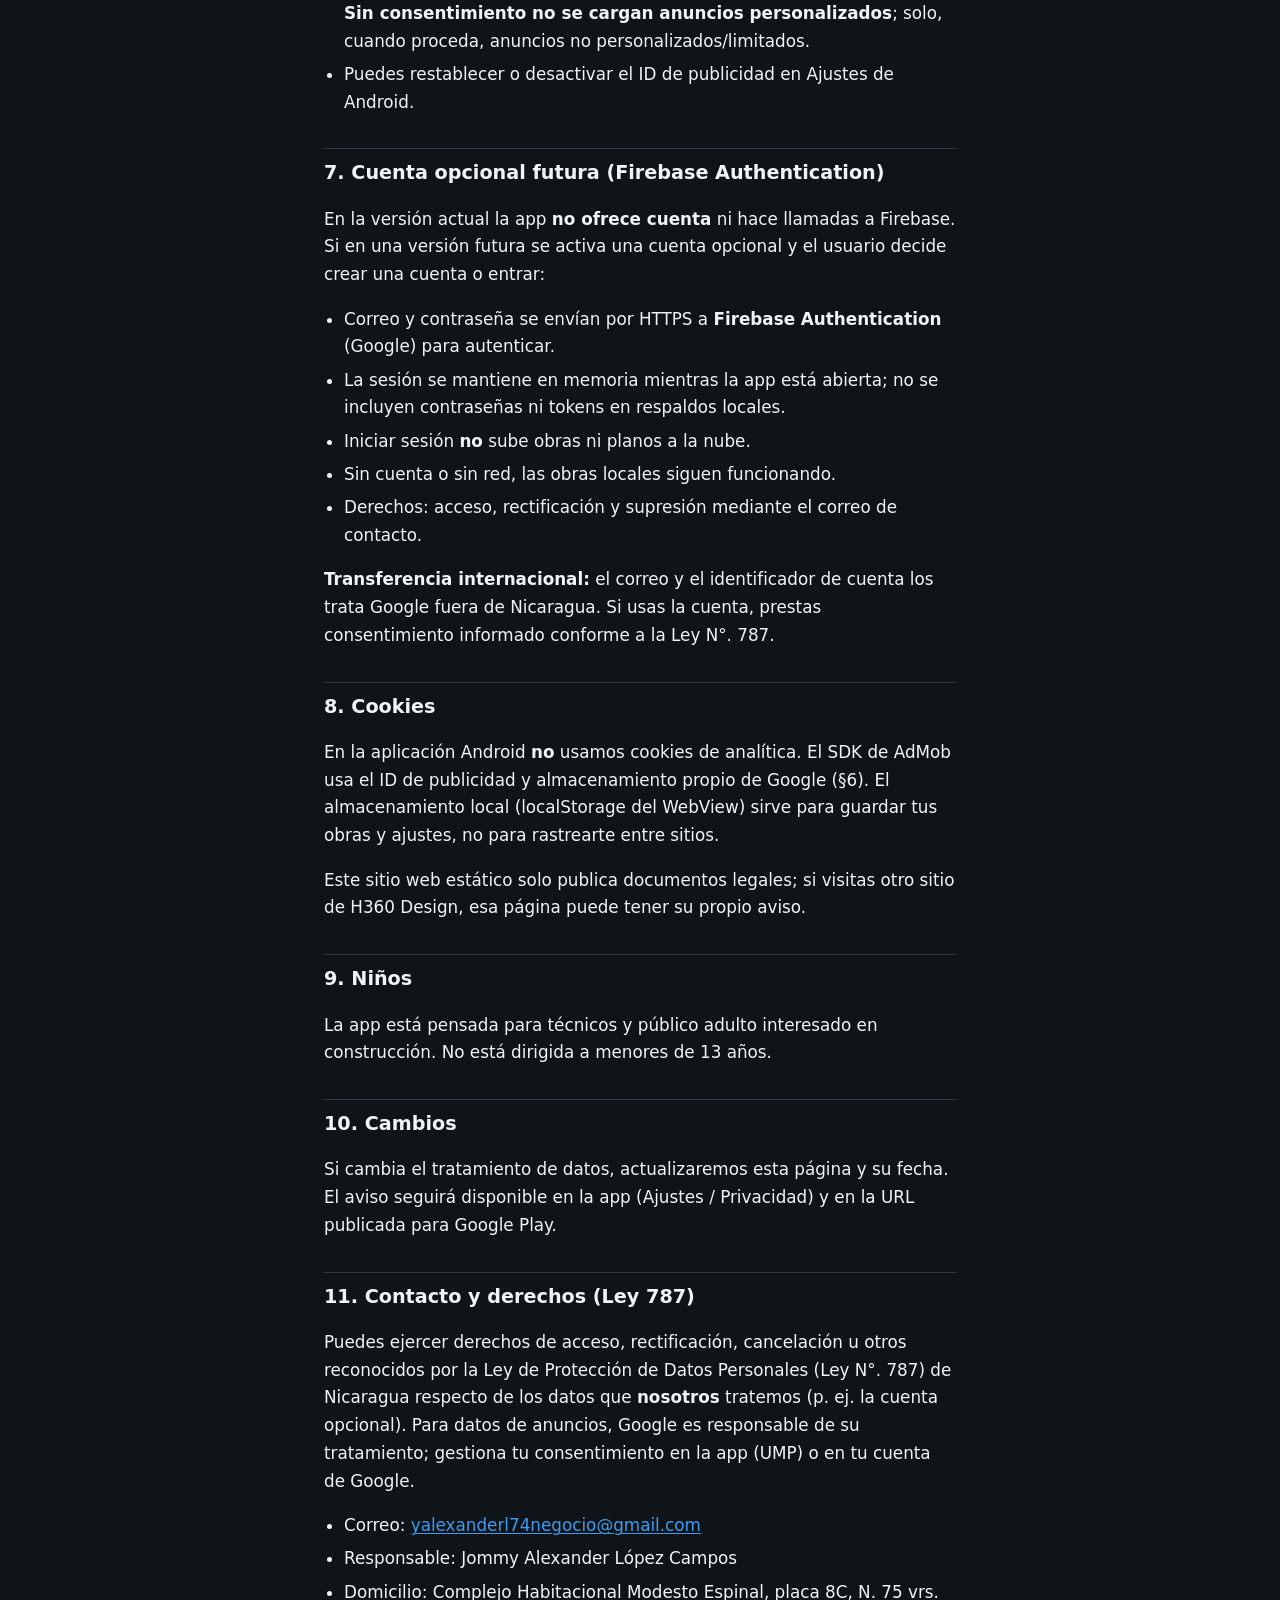
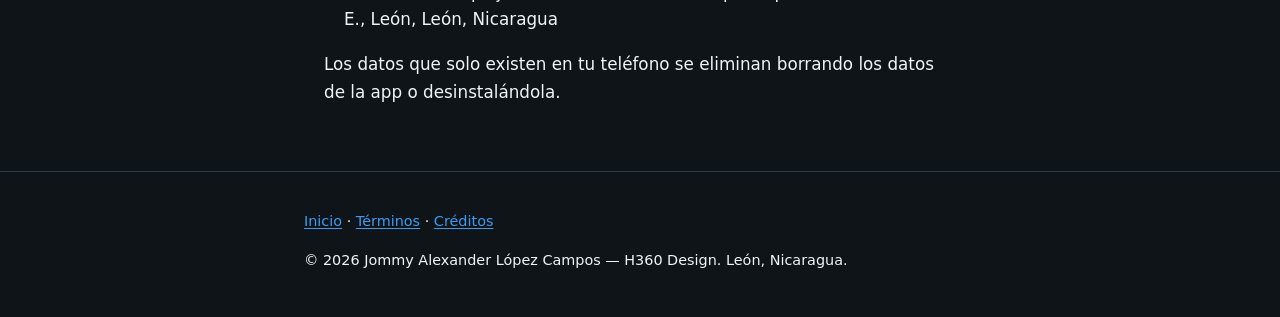
==== commit c2f3d350: "Privacidad: declarar explícitamente que la tienda no incluye xAI ni STUN" ====
--- a/privacidad.html
+++ b/privacidad.html
@@ -42,6 +42,7 @@
       <li>Permisos: el manifiesto de la app declara <strong>INTERNET</strong> y <strong>estado de red</strong> (para los anuncios). <strong>No</strong> declara cámara, ubicación, contactos, micrófono ni almacenamiento amplio. Las fotos y los respaldos se eligen con los selectores del sistema.</li>
       <li>Foto de referencia del plano 2D (opcional): puedes tomar una foto con la <strong>app de cámara del sistema</strong> o elegirla con el <strong>selector de fotos del sistema</strong> (Photo Picker). H360 solo recibe la imagen que eliges y la usa como fondo de referencia del plano 2D. La imagen se procesa y guarda <strong>solo en tu dispositivo</strong>, <strong>no se sube</strong> a ningún servidor y no se incluye en los respaldos. Puedes quitarla desde el plano; también se borra al borrar los datos de la app.</li>
       <li>«Foto bonita» (opcional): genera en el teléfono una imagen de alta calidad de la vista 3D de la casa. La imagen se crea <strong>solo en el dispositivo</strong> y <strong>solo se comparte</strong> si tú lo eliges (por ejemplo, con la hoja de compartir del sistema hacia WhatsApp u otra app). No se sube a servidores de H360 Design.</li>
+      <li>La versión de tienda <strong>no incluye</strong> ayuda con internet (xAI) ni conexión entre dispositivos (STUN/p2p).</li>
       <li>Se usa internet para anuncios AdMob (§6) y, si en el futuro se activa, para una cuenta opcional con Firebase Authentication (§7, hoy inactiva). Ninguno bloquea el uso de planos sin conexión.</li>
     </ul>
 
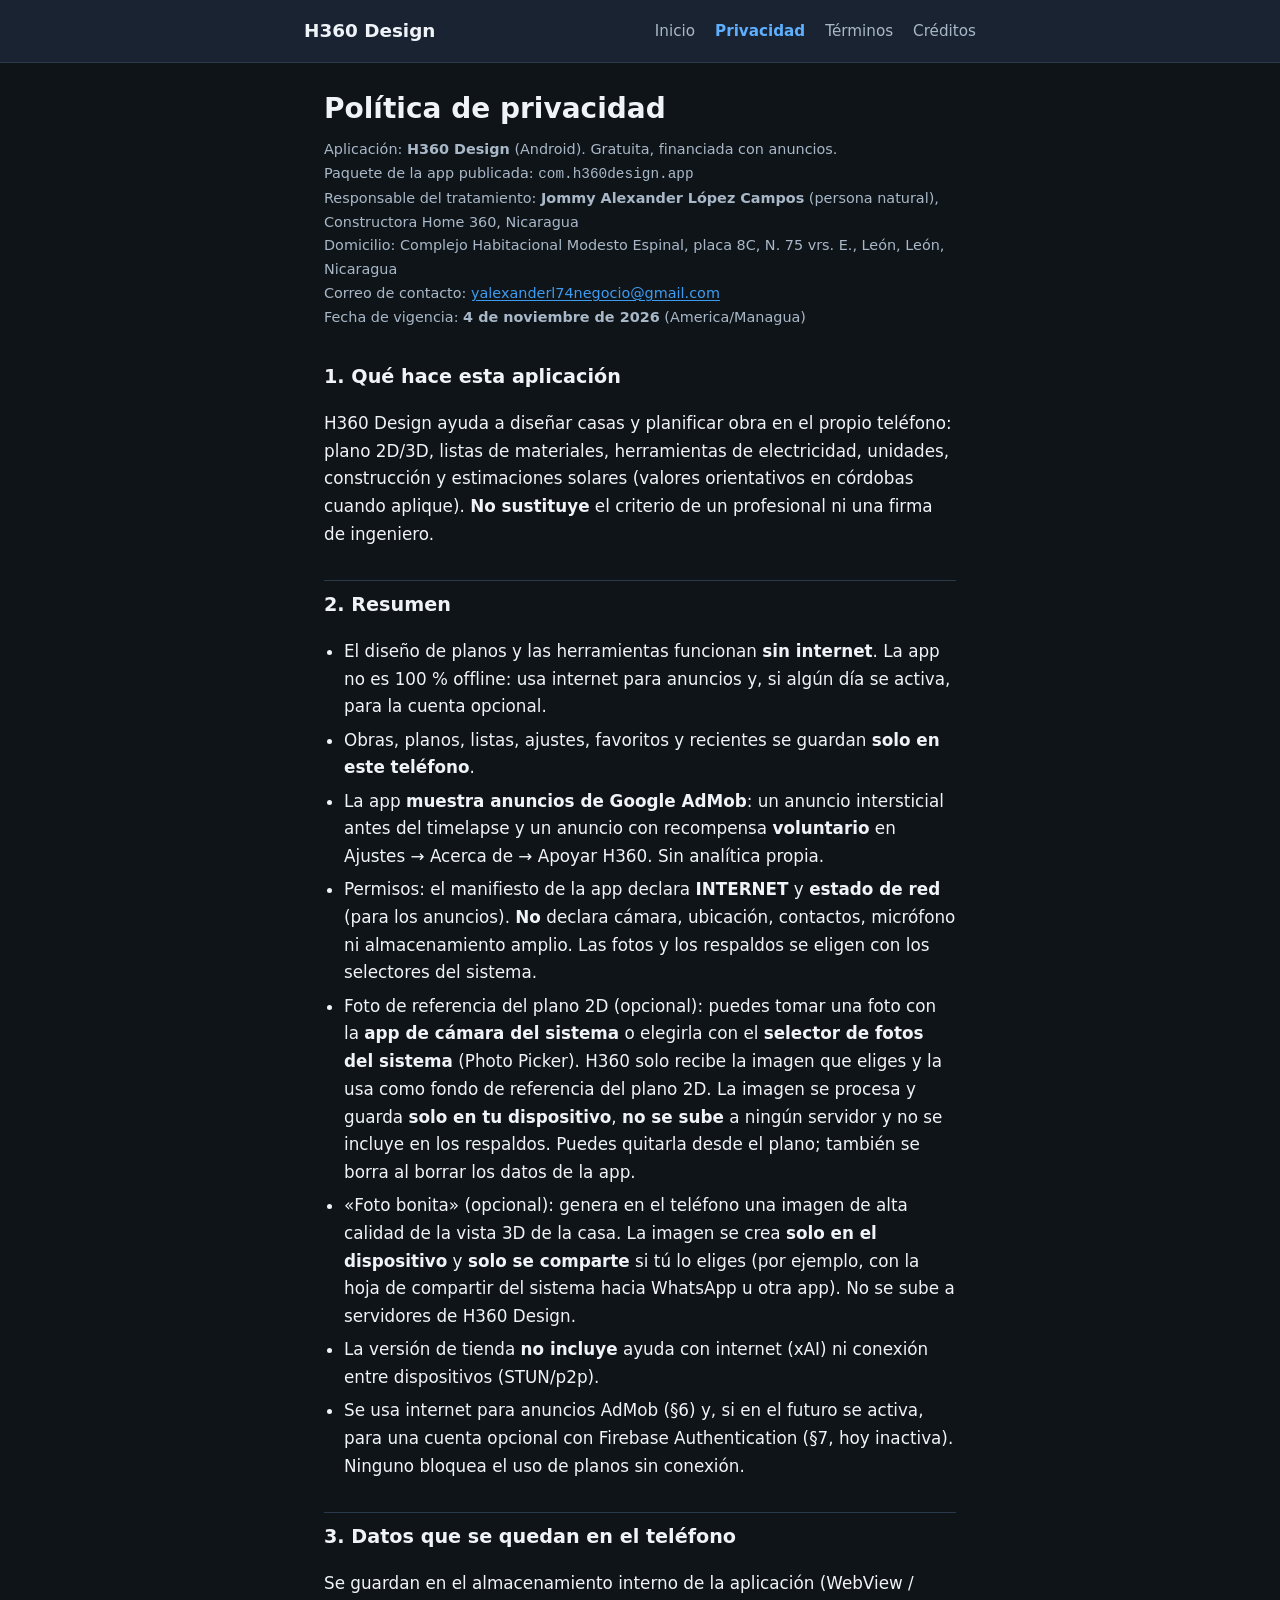
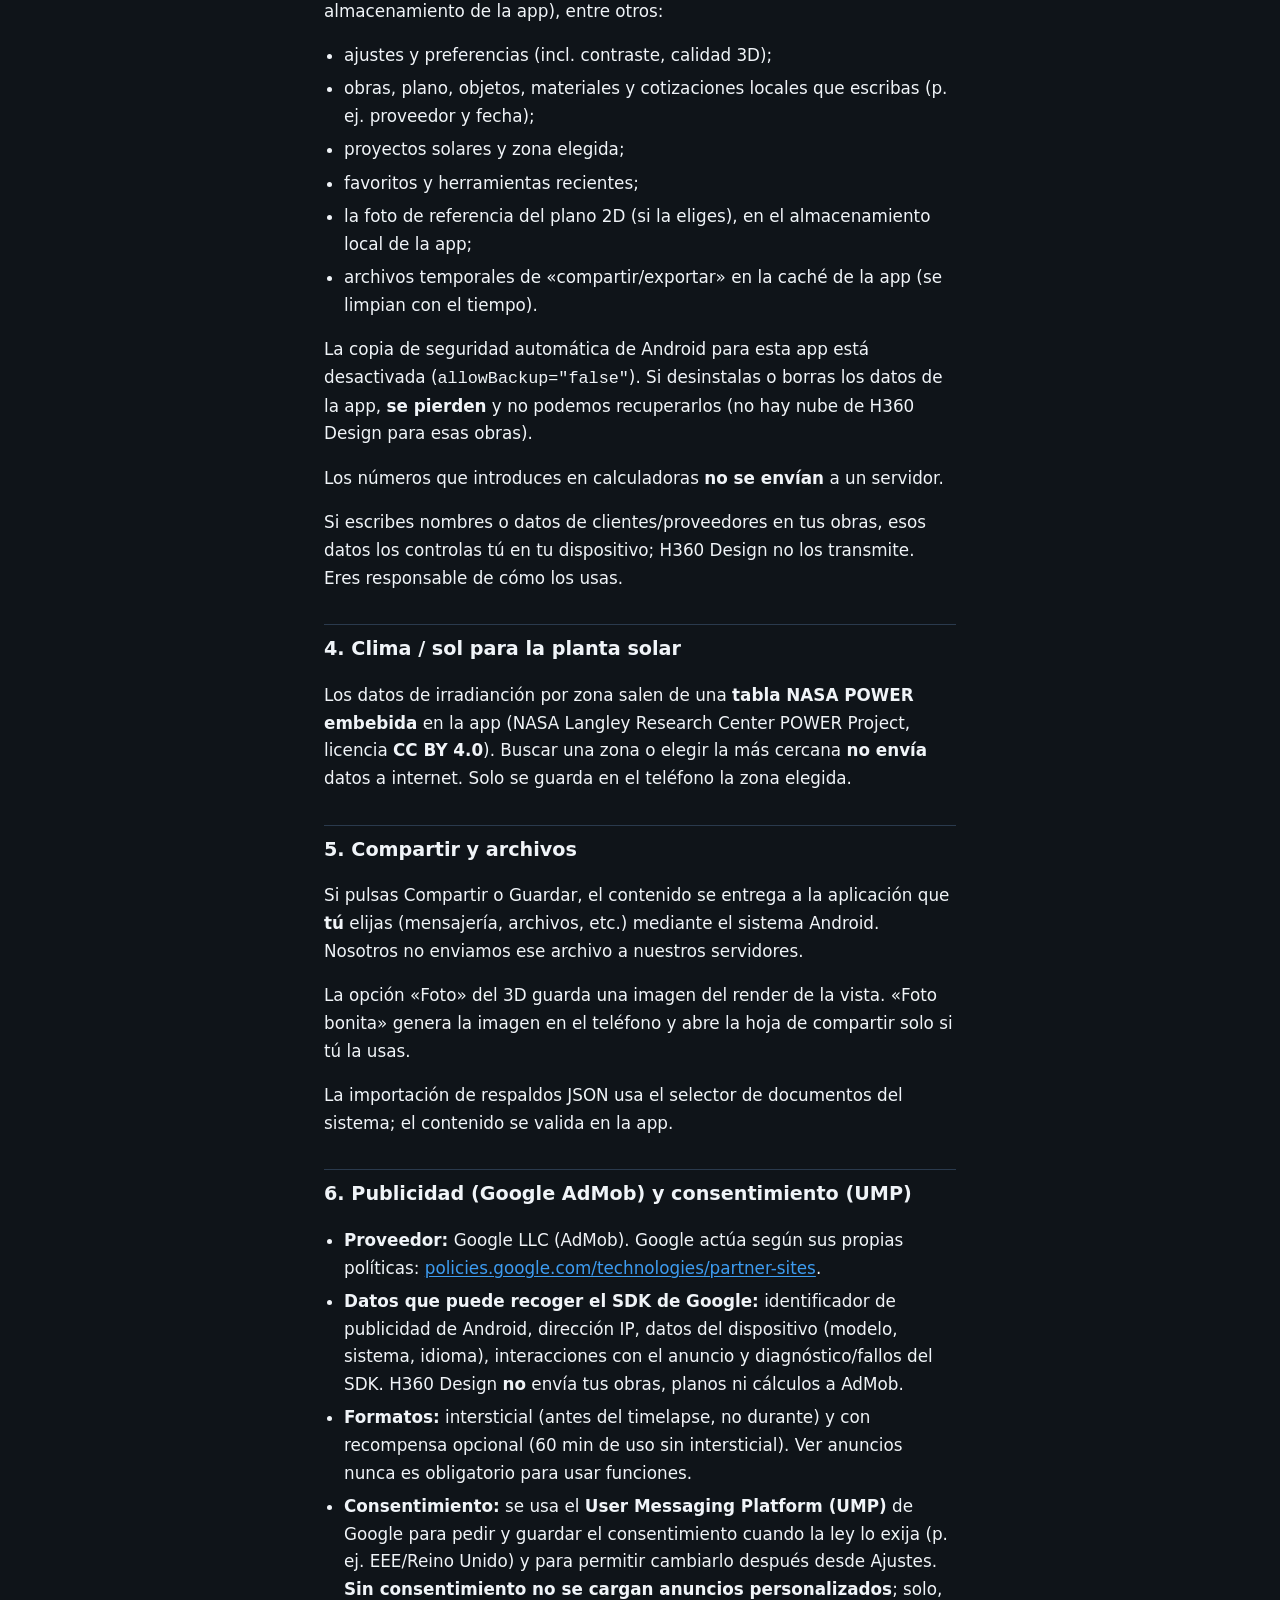
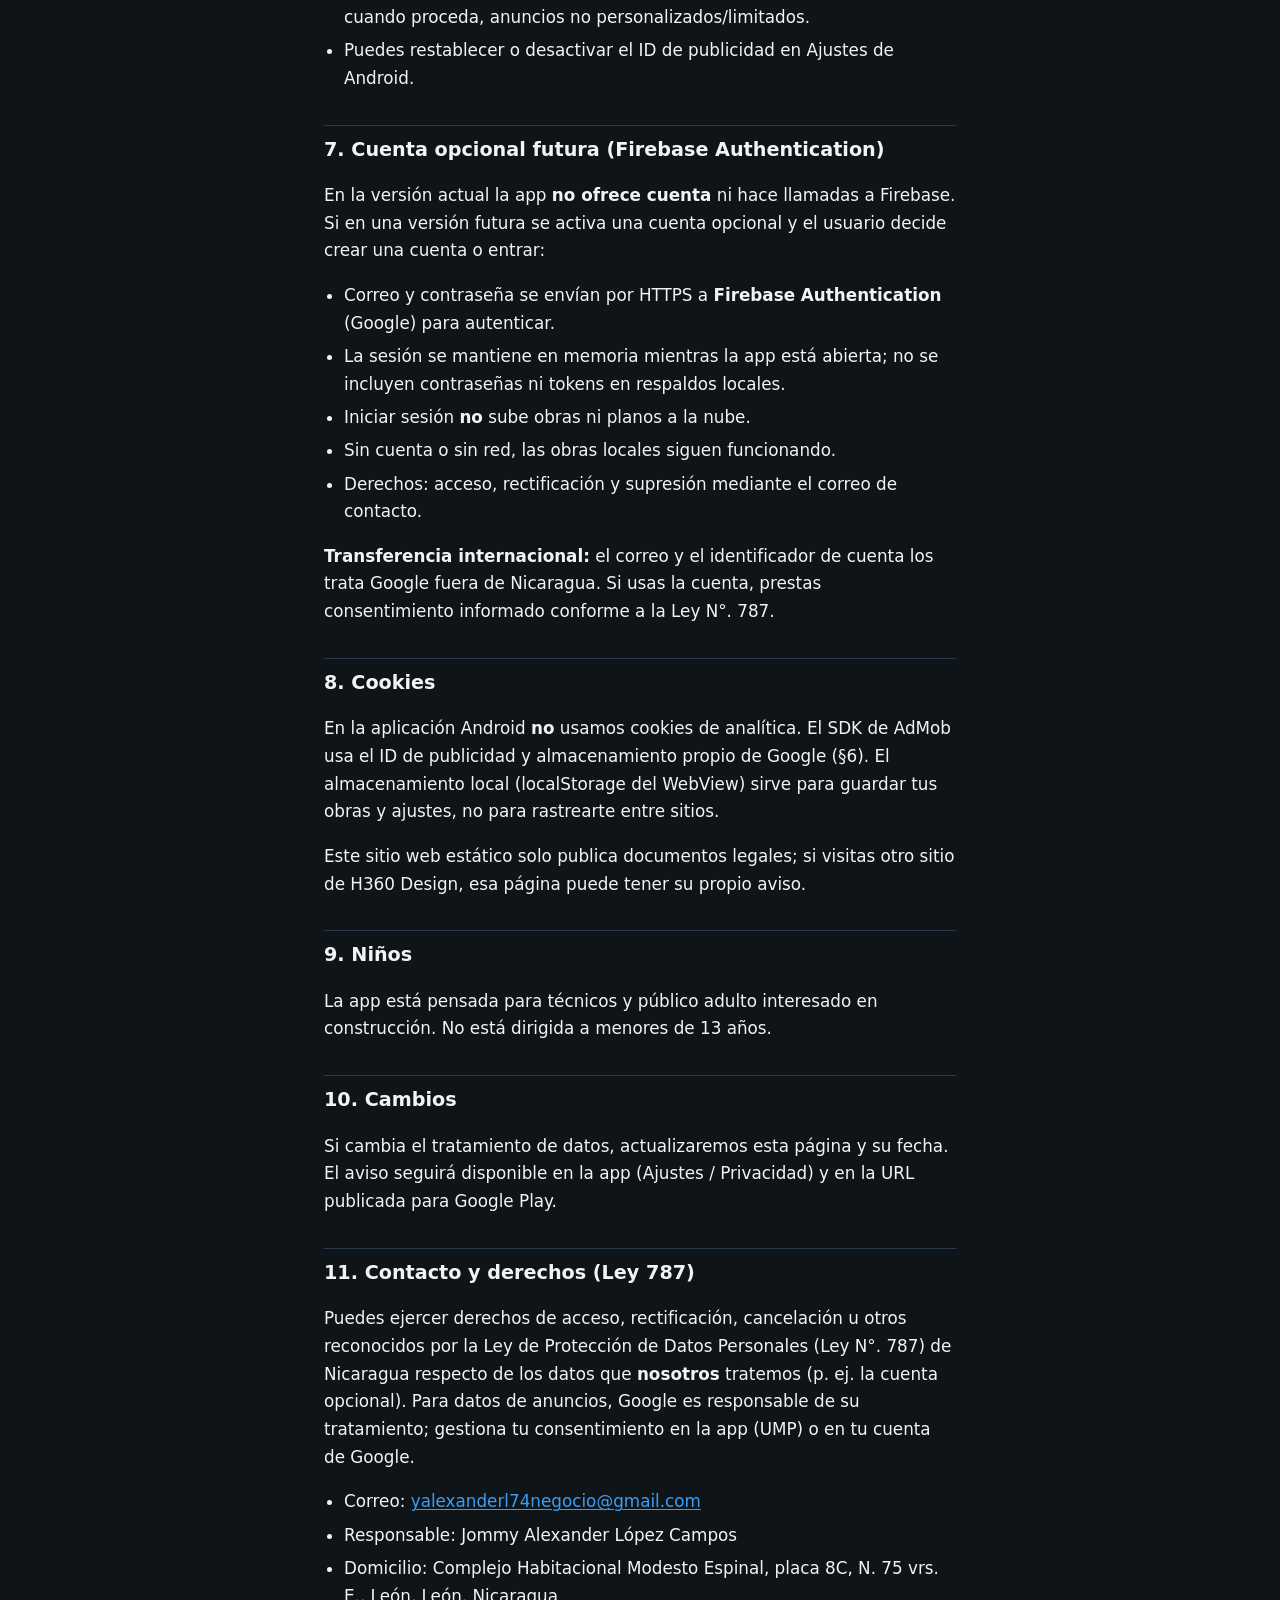
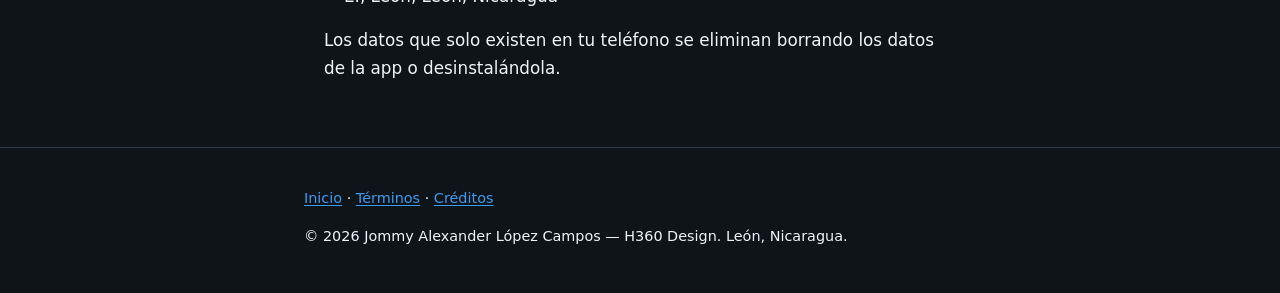
==== commit 9079fd42: "Privacidad: quitar 'provisional' de la vigencia y la línea RUC" ====
--- a/privacidad.html
+++ b/privacidad.html
@@ -25,10 +25,9 @@
       Aplicación: <strong>H360 Design</strong> (Android). Gratuita, financiada con anuncios.<br>
       Paquete de la app publicada: <code>com.h360design.app</code><br>
       Responsable del tratamiento: <strong>Jommy Alexander López Campos</strong> (persona natural), Constructora Home 360, Nicaragua<br>
-      RUC / registro: si aplica<br>
       Domicilio: Complejo Habitacional Modesto Espinal, placa 8C, N. 75 vrs. E., León, León, Nicaragua<br>
       Correo de contacto: <a href="mailto:yalexanderl74negocio@gmail.com">yalexanderl74negocio@gmail.com</a><br>
-      Fecha de vigencia: <strong>4 de noviembre de 2026 (provisional)</strong> (America/Managua)
+      Fecha de vigencia: <strong>4 de noviembre de 2026</strong> (America/Managua)
     </p>
 
     <h2>1. Qué hace esta aplicación</h2>
